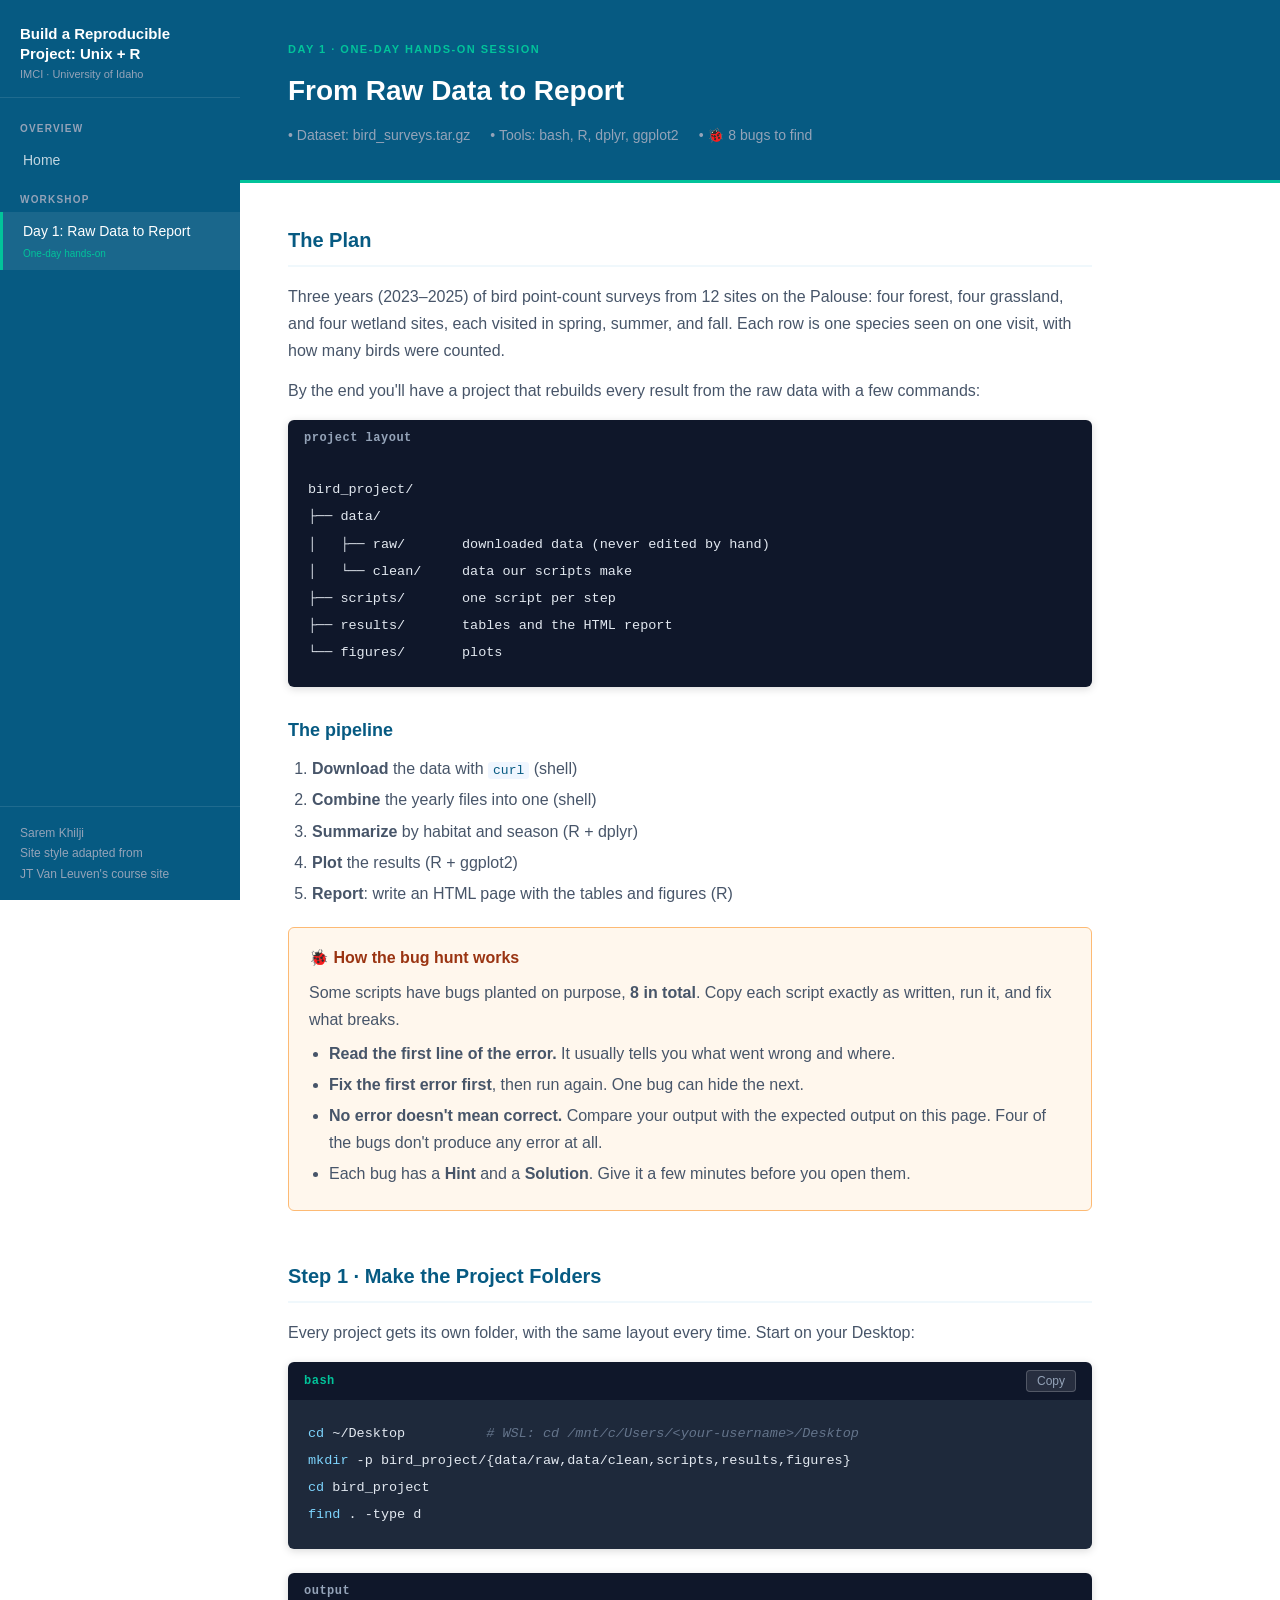
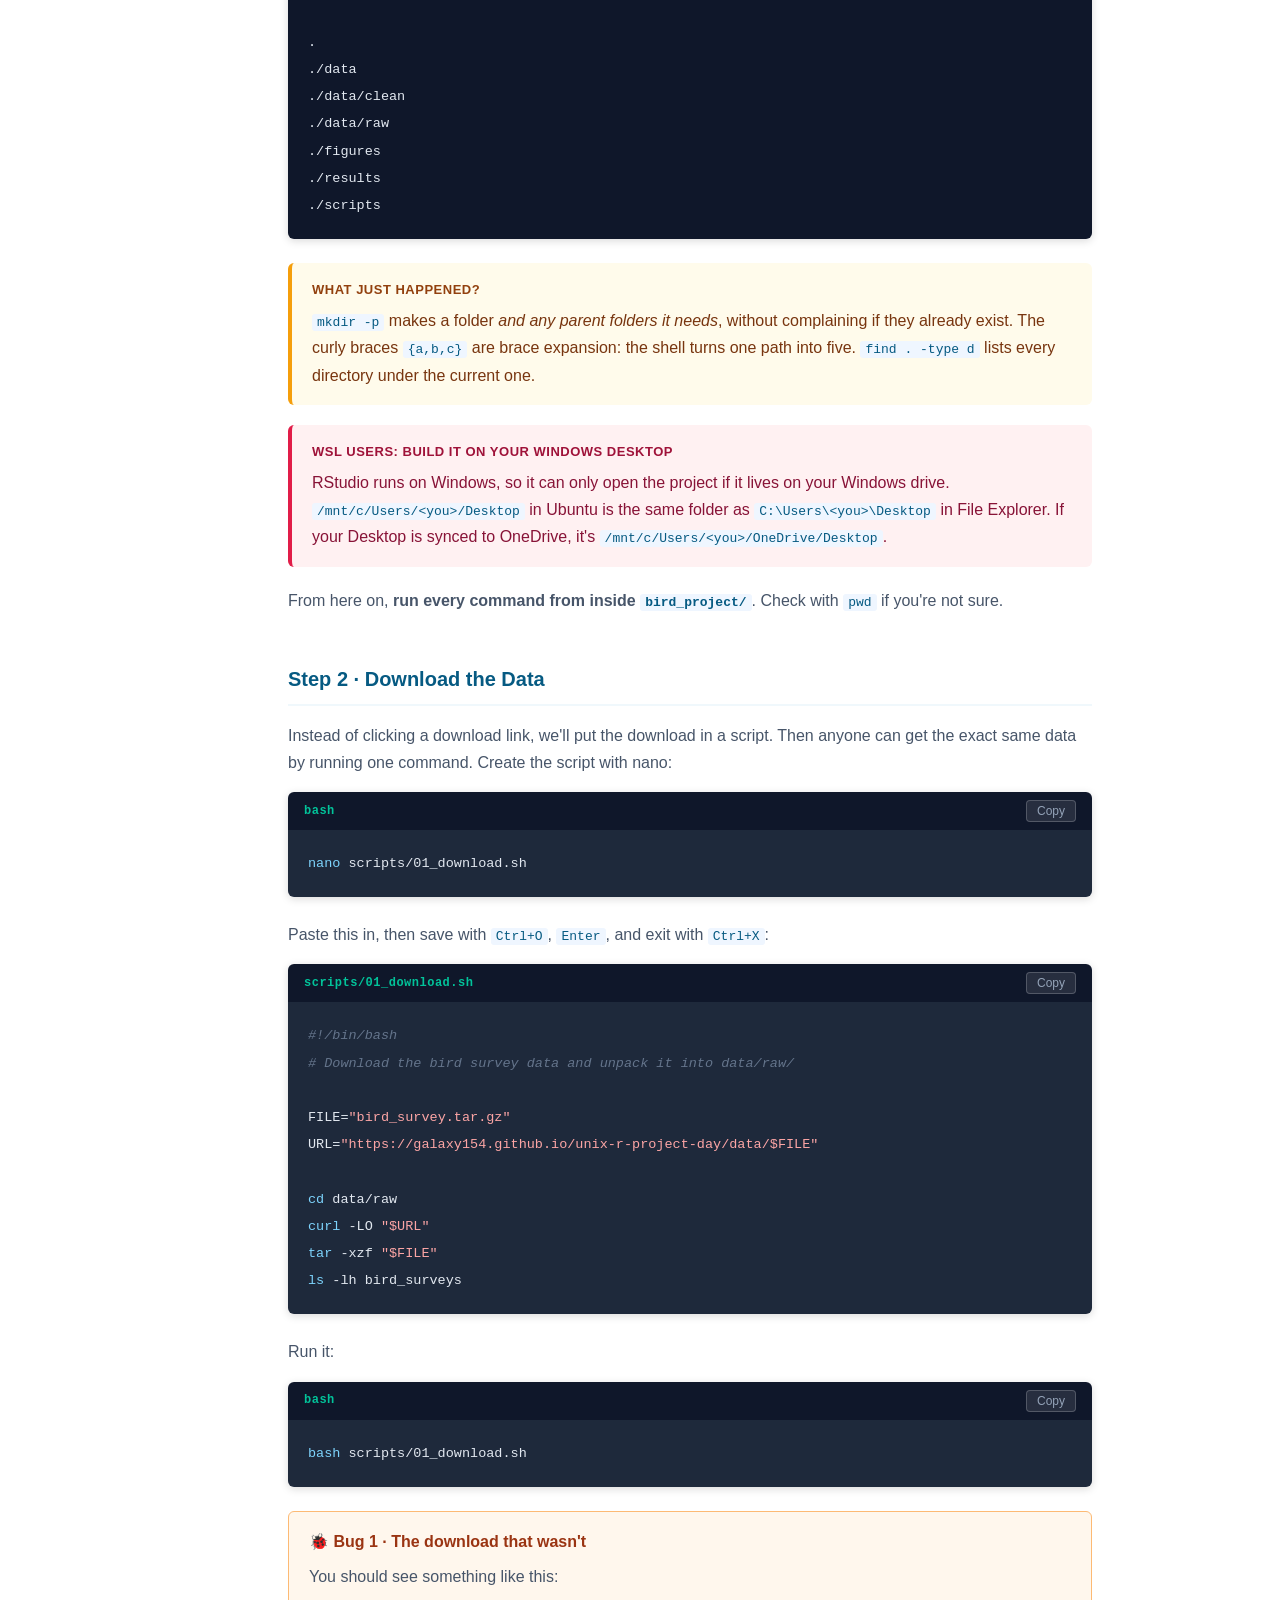
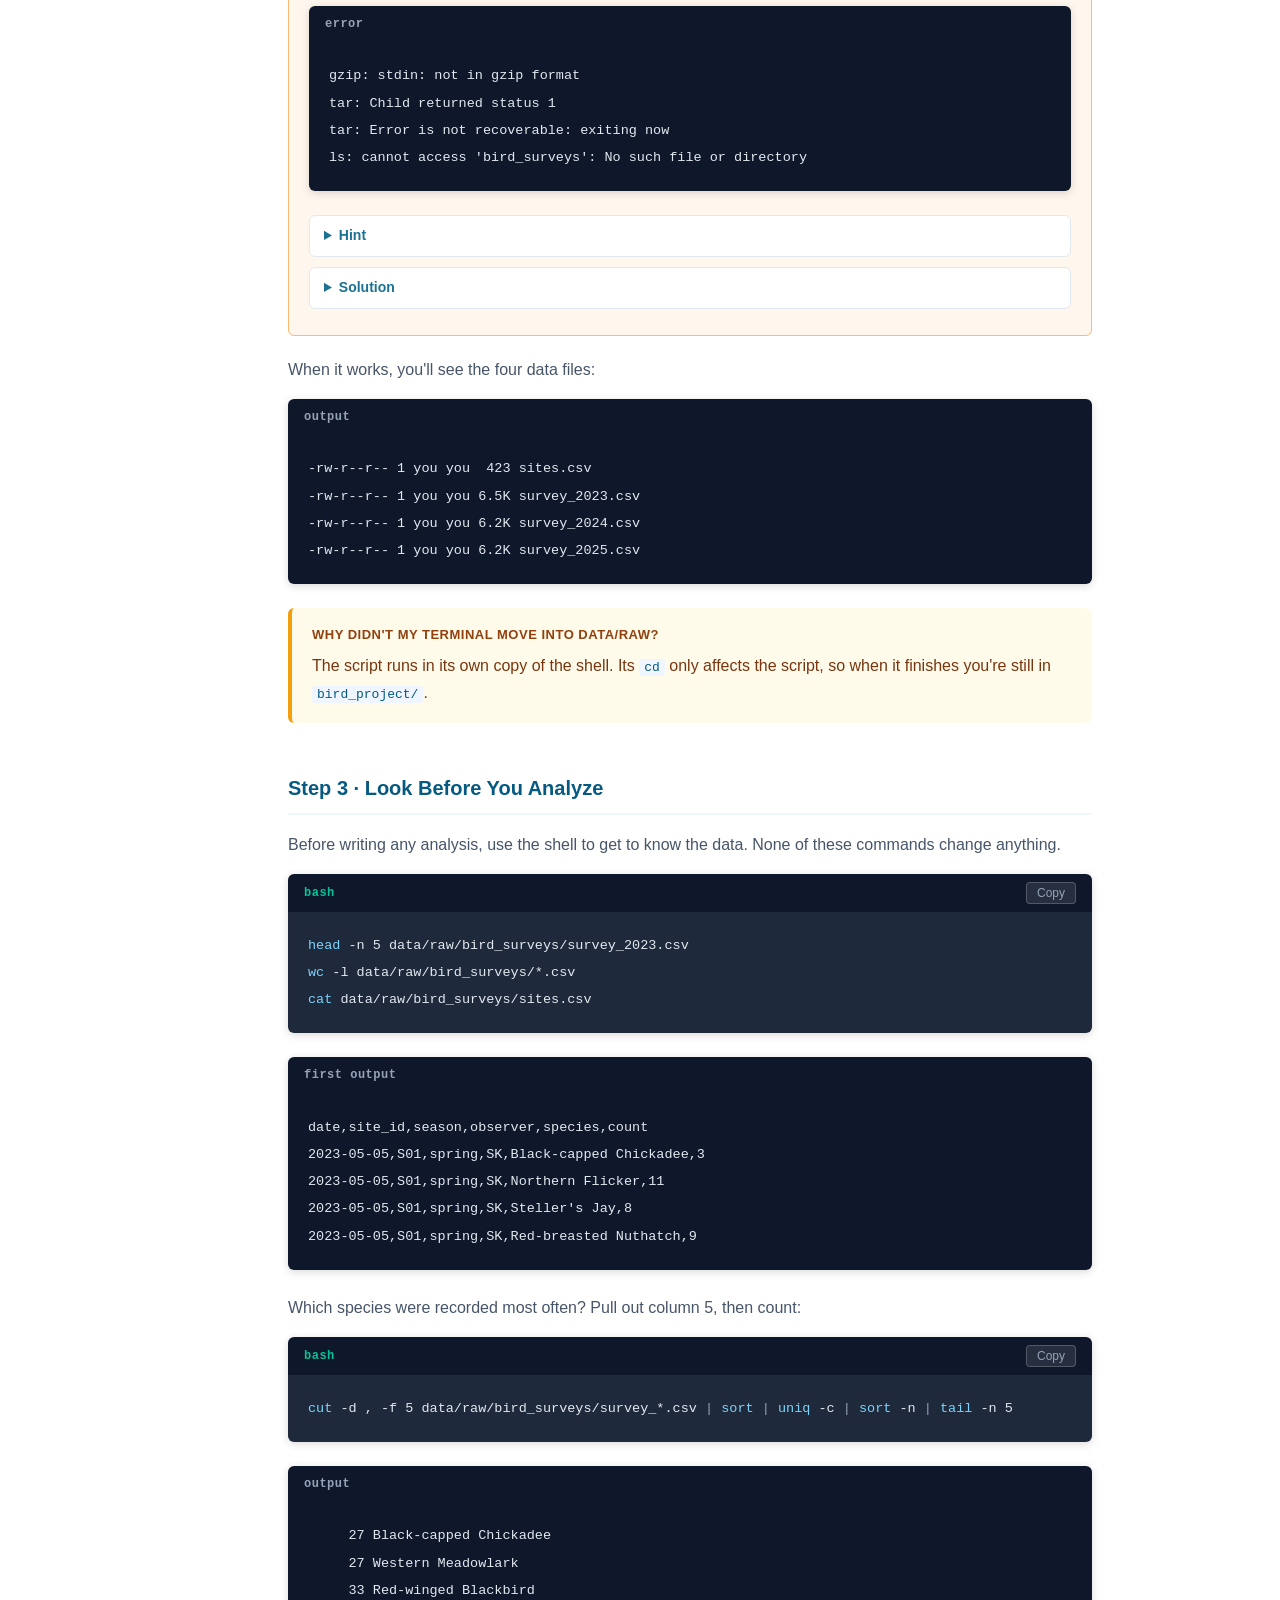
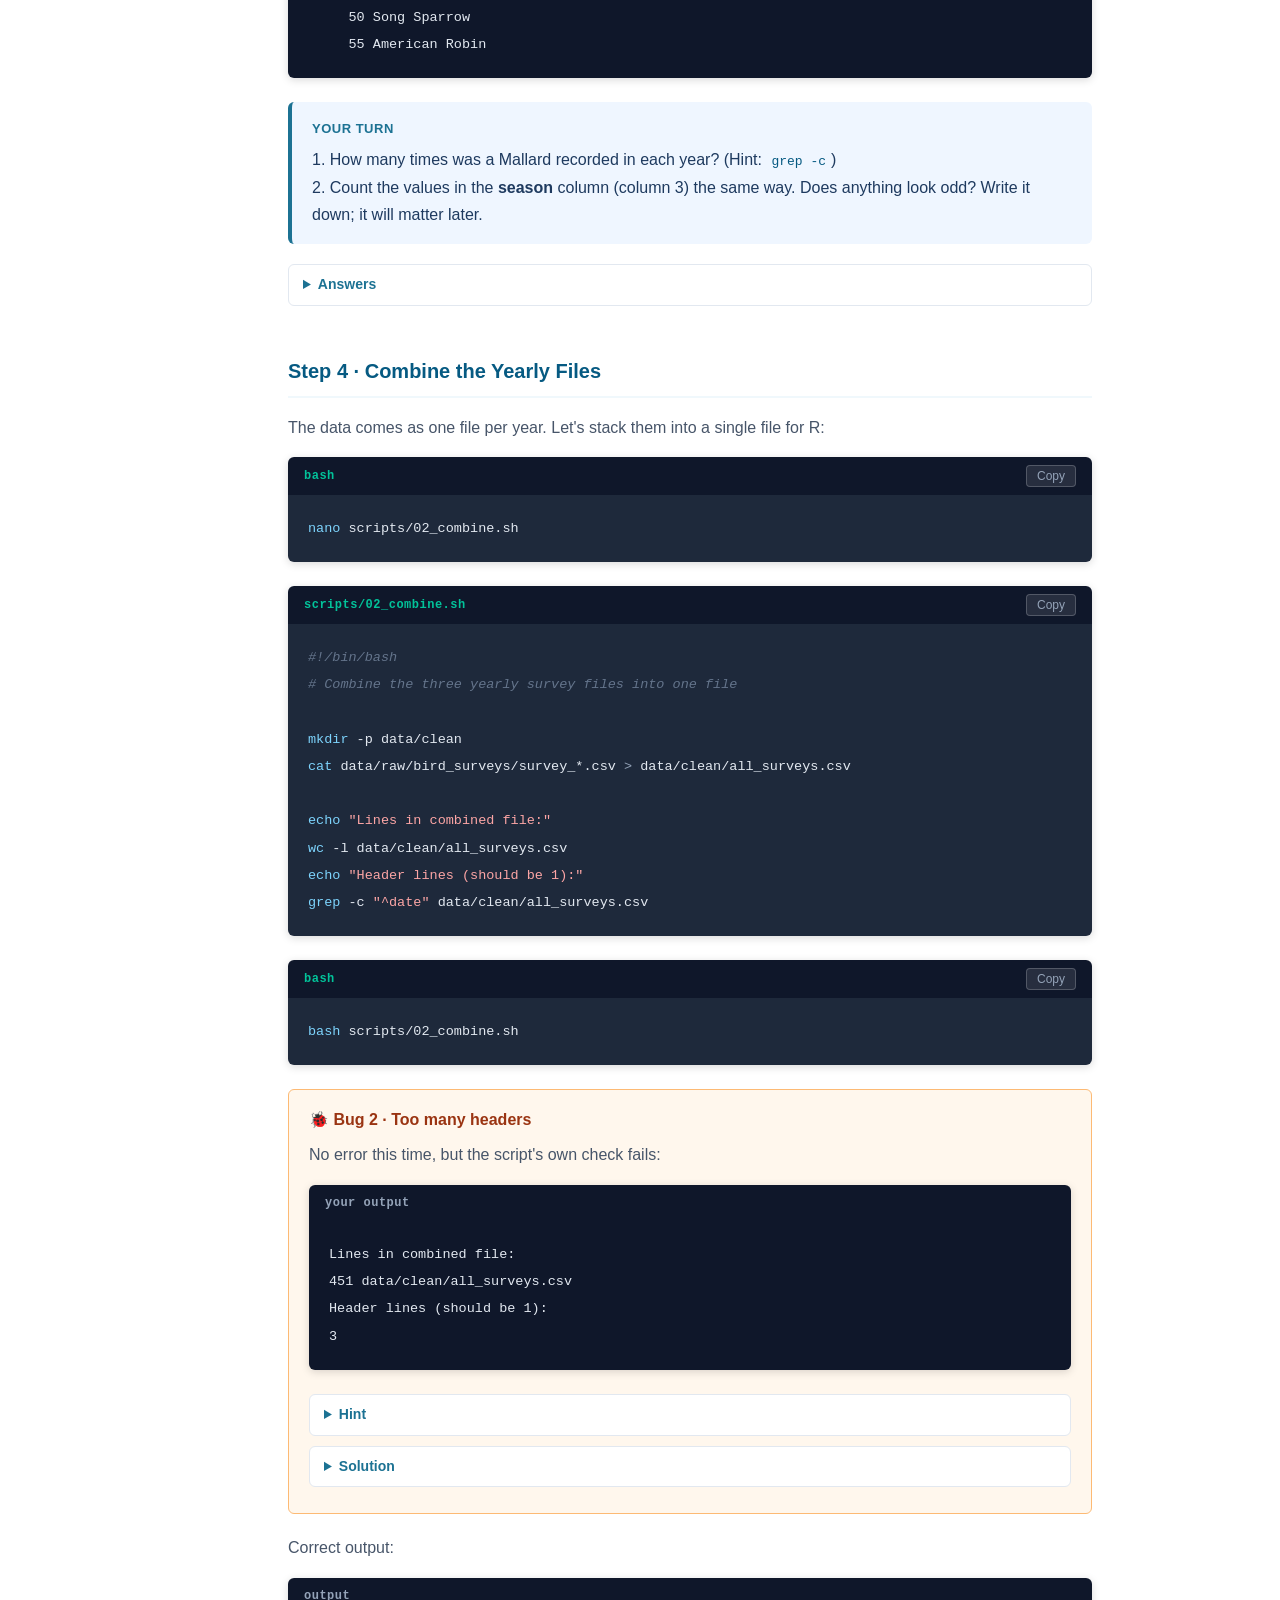
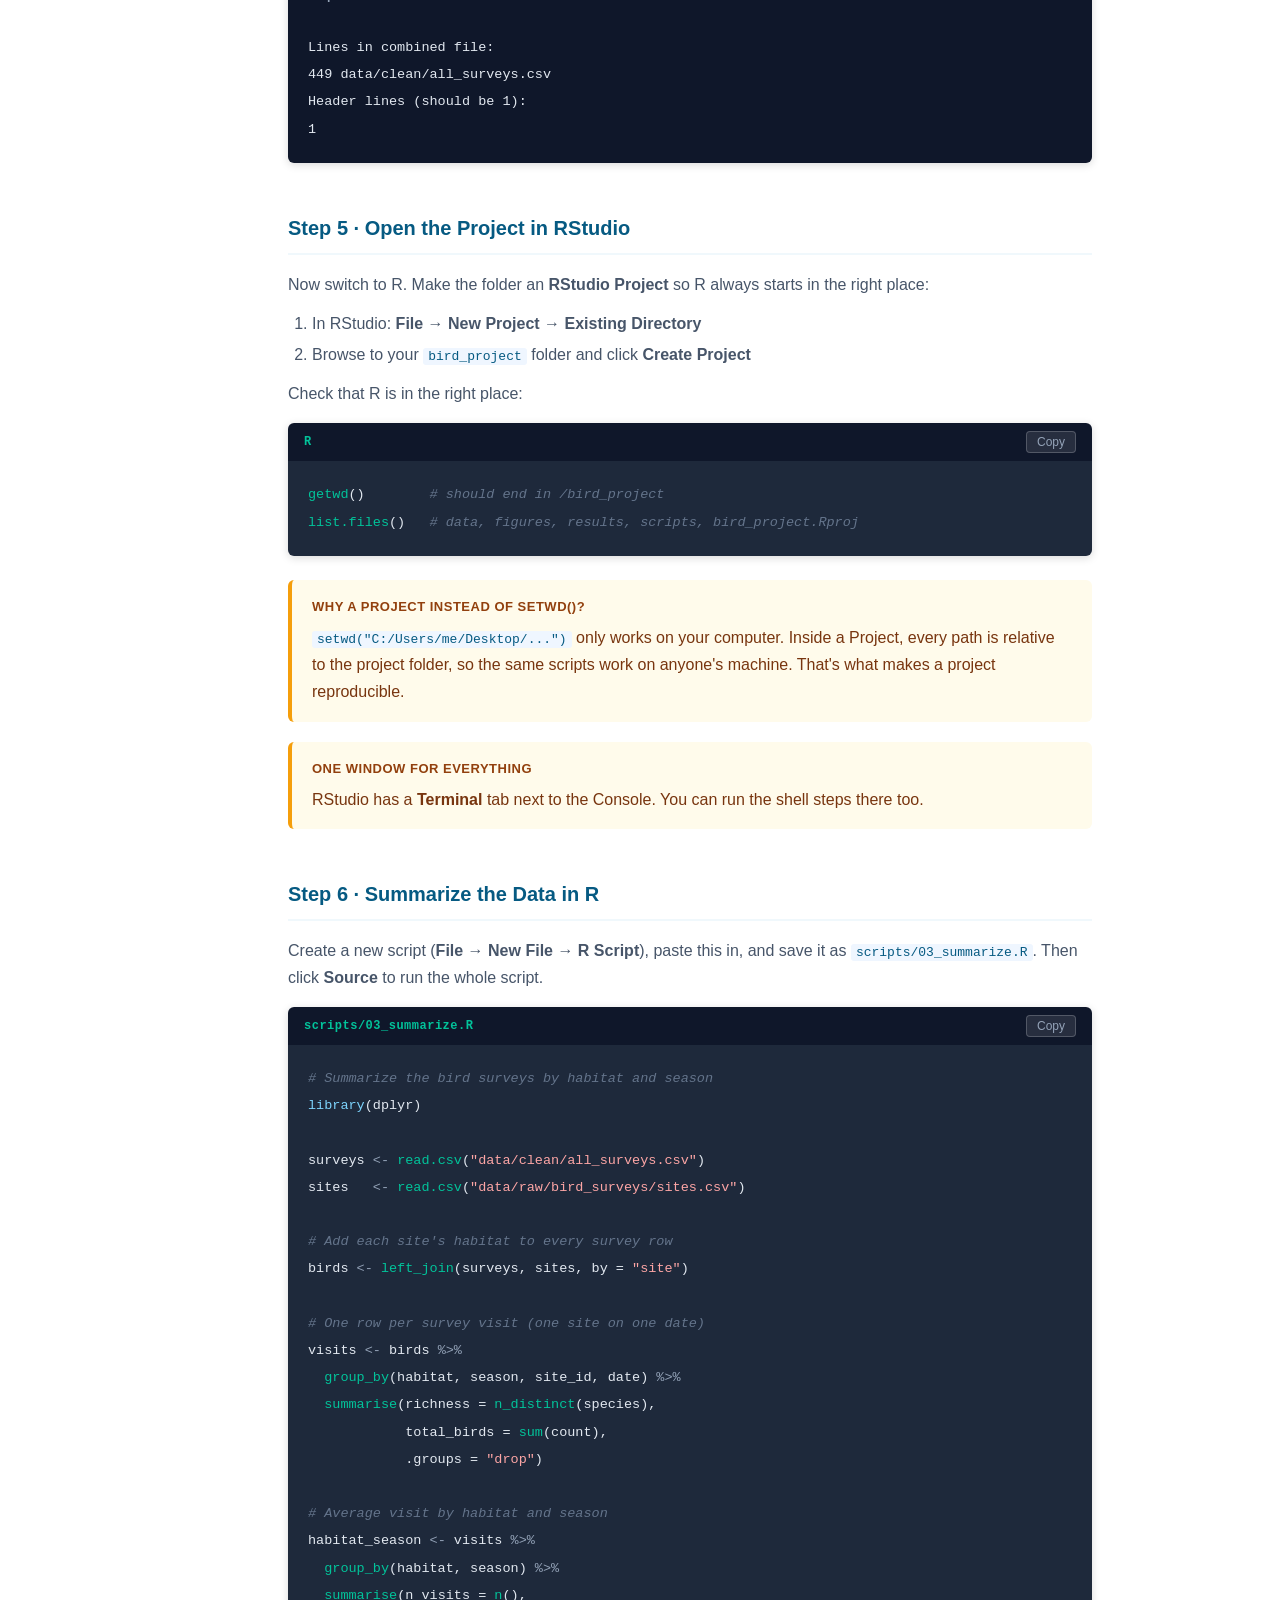
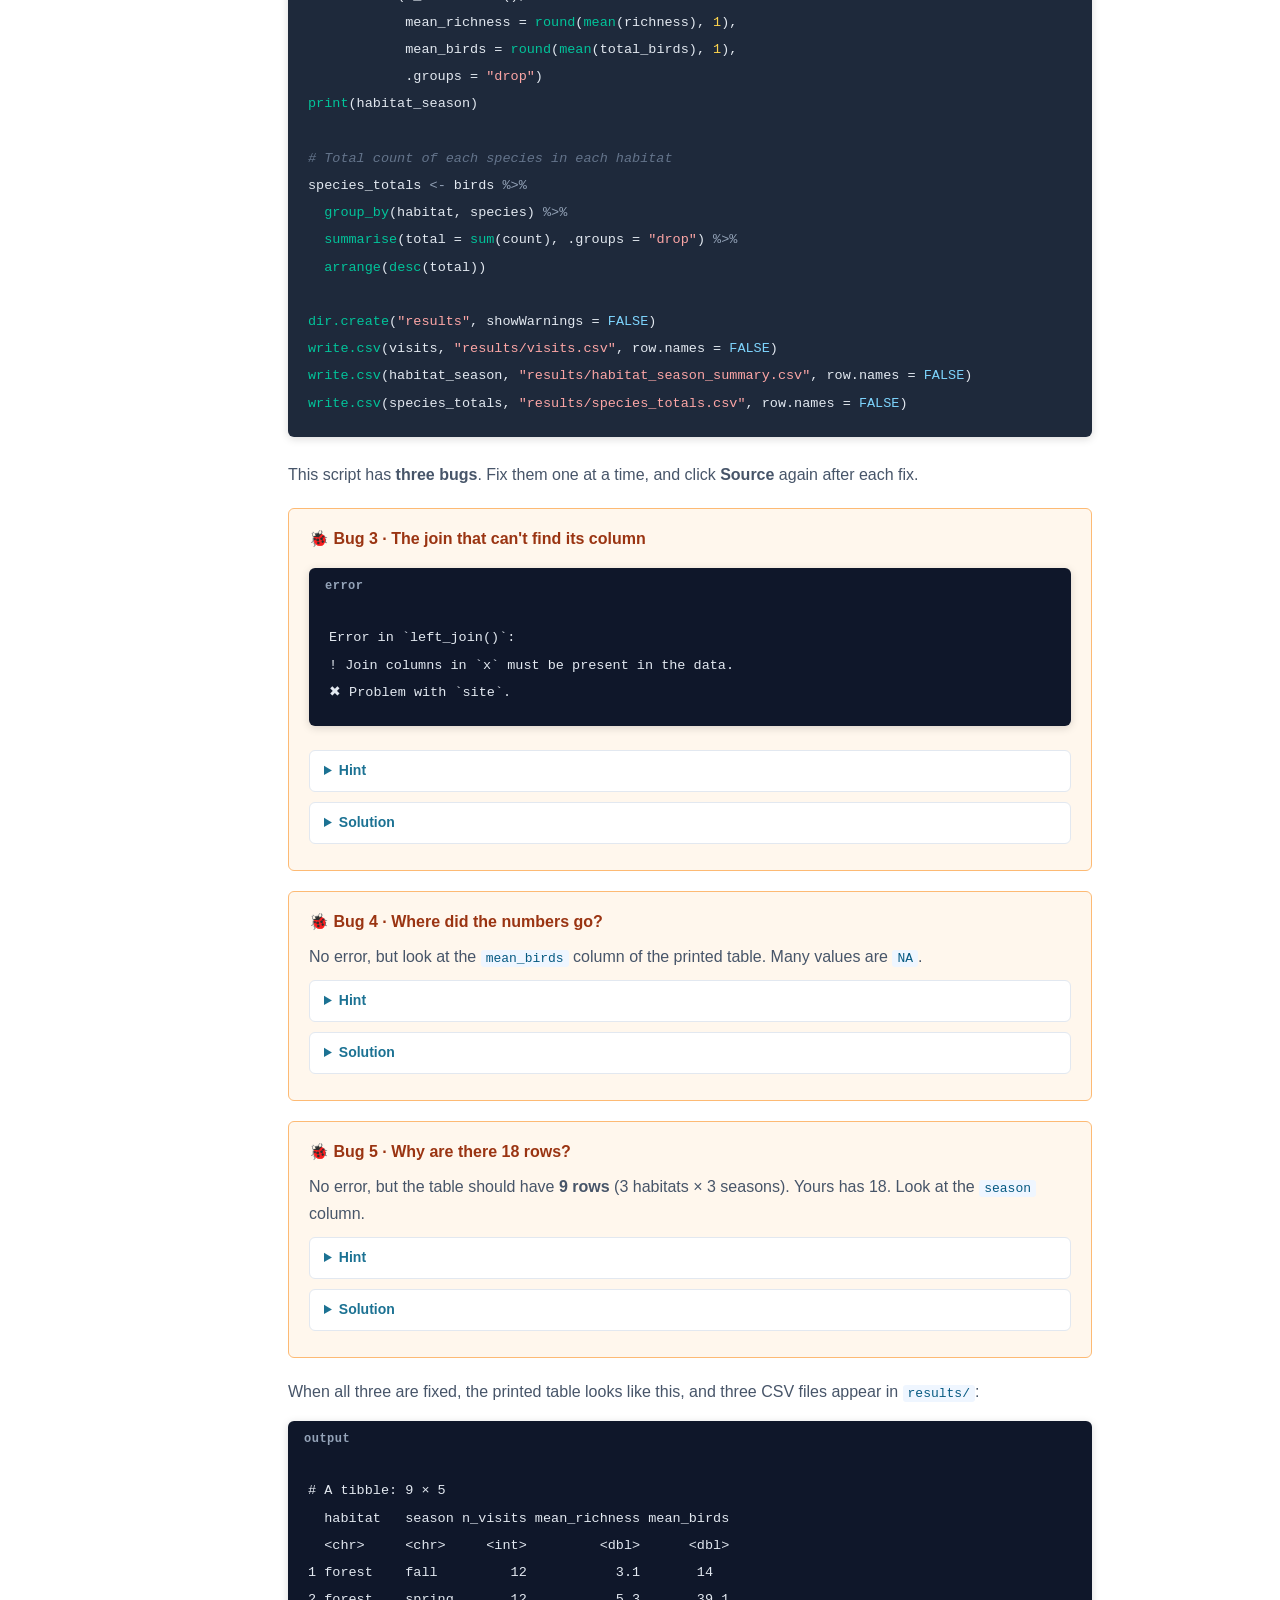
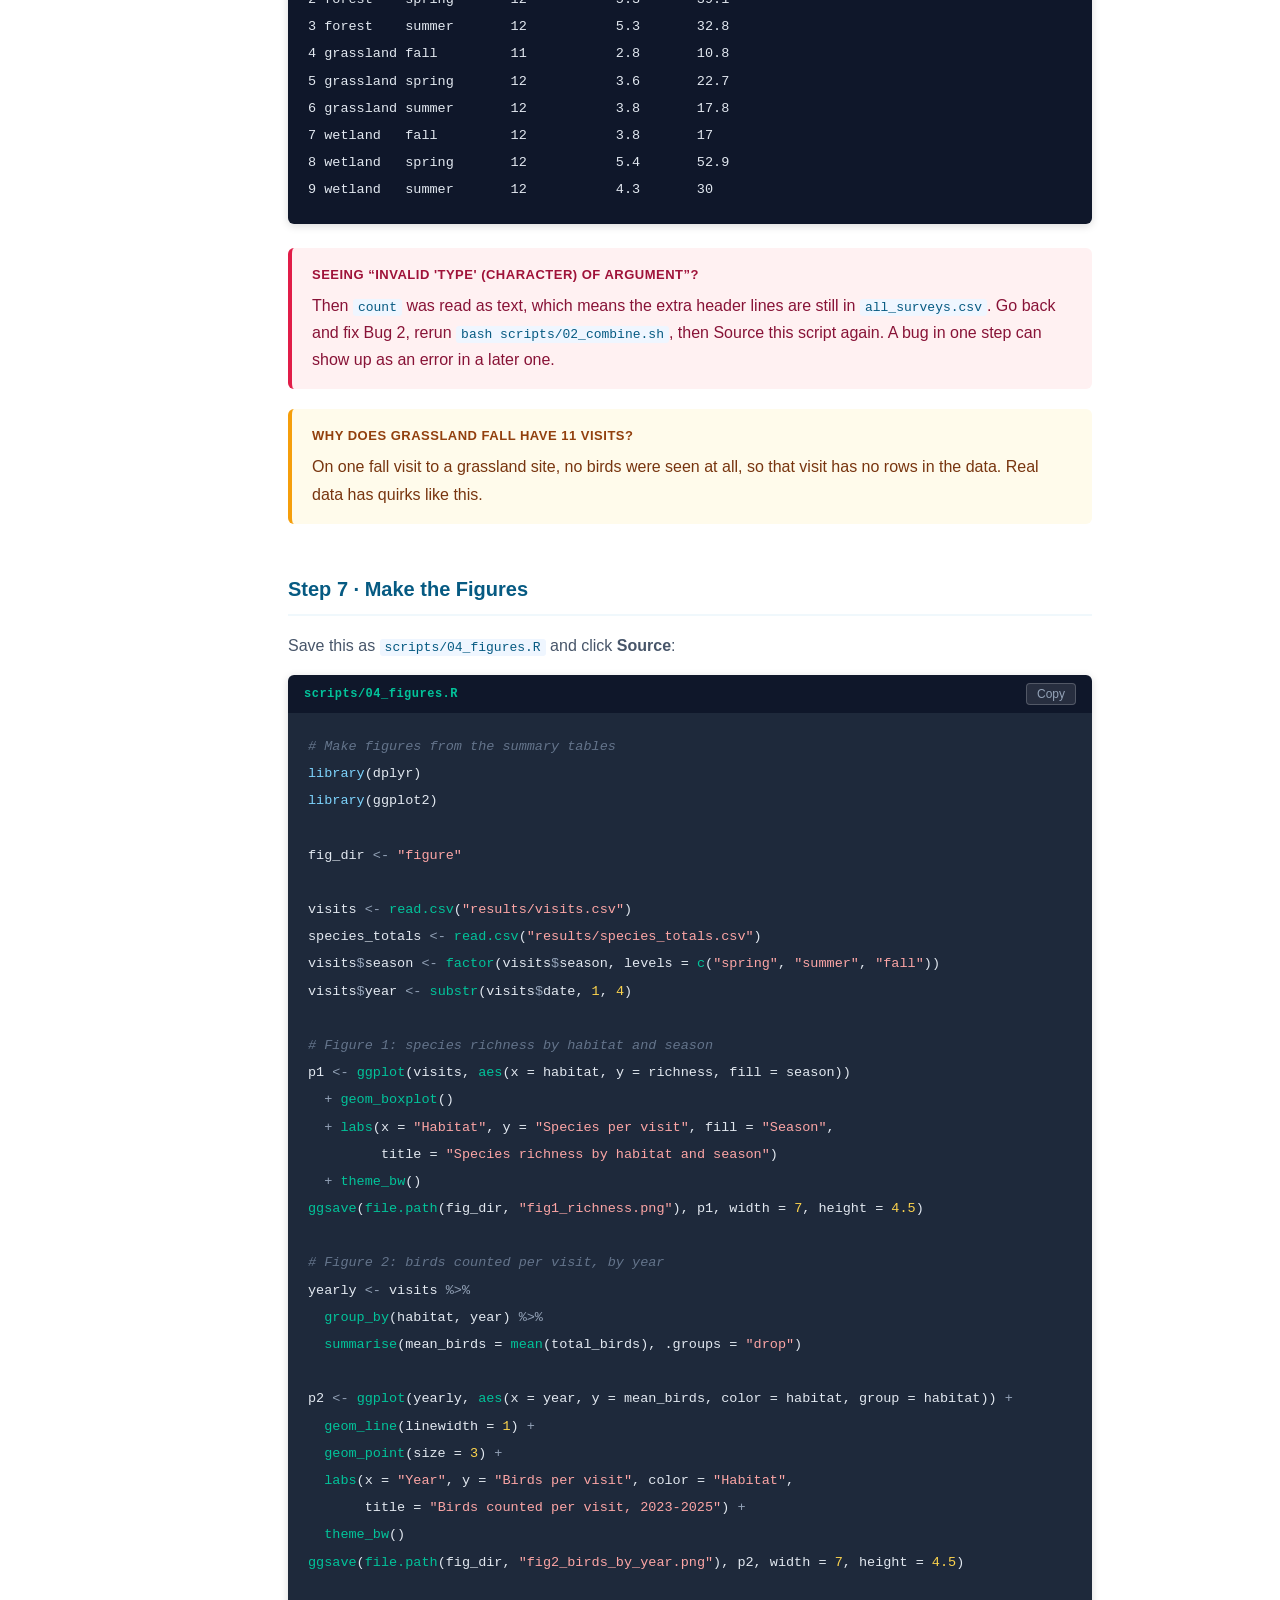
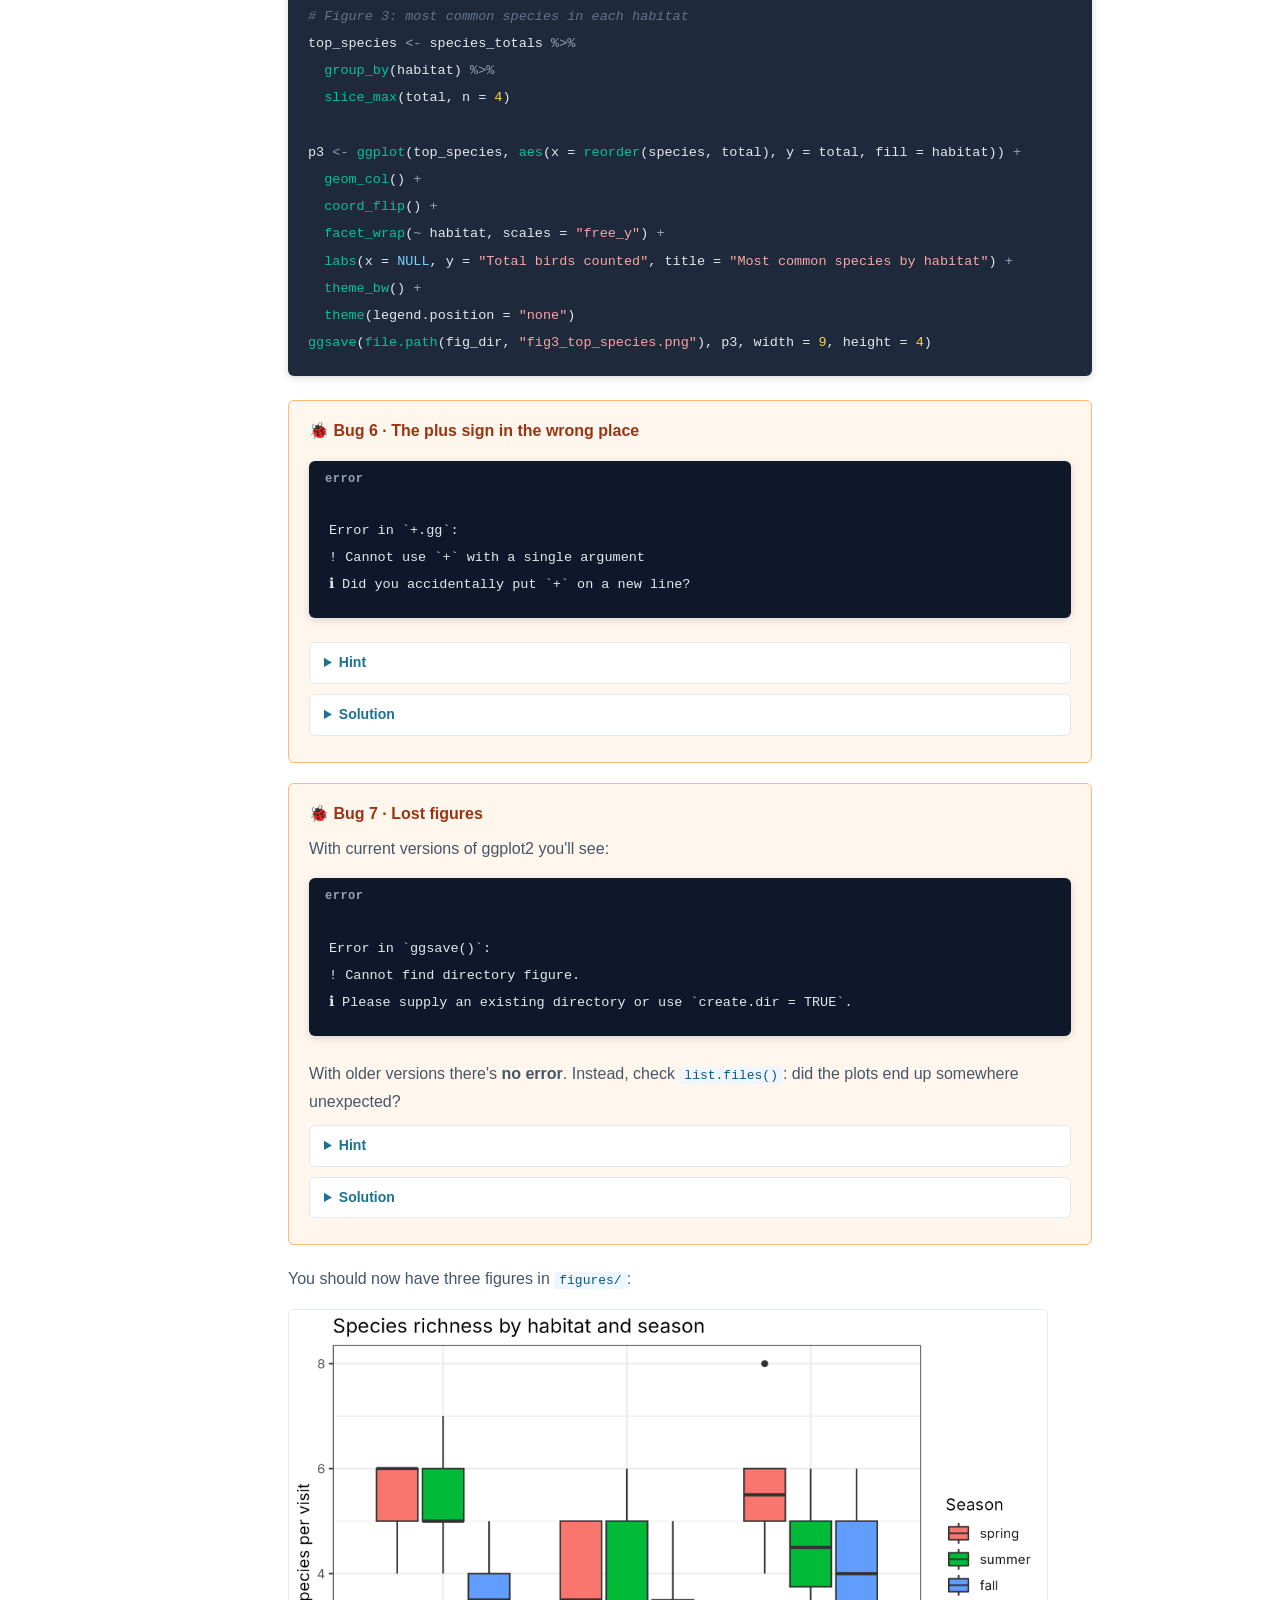
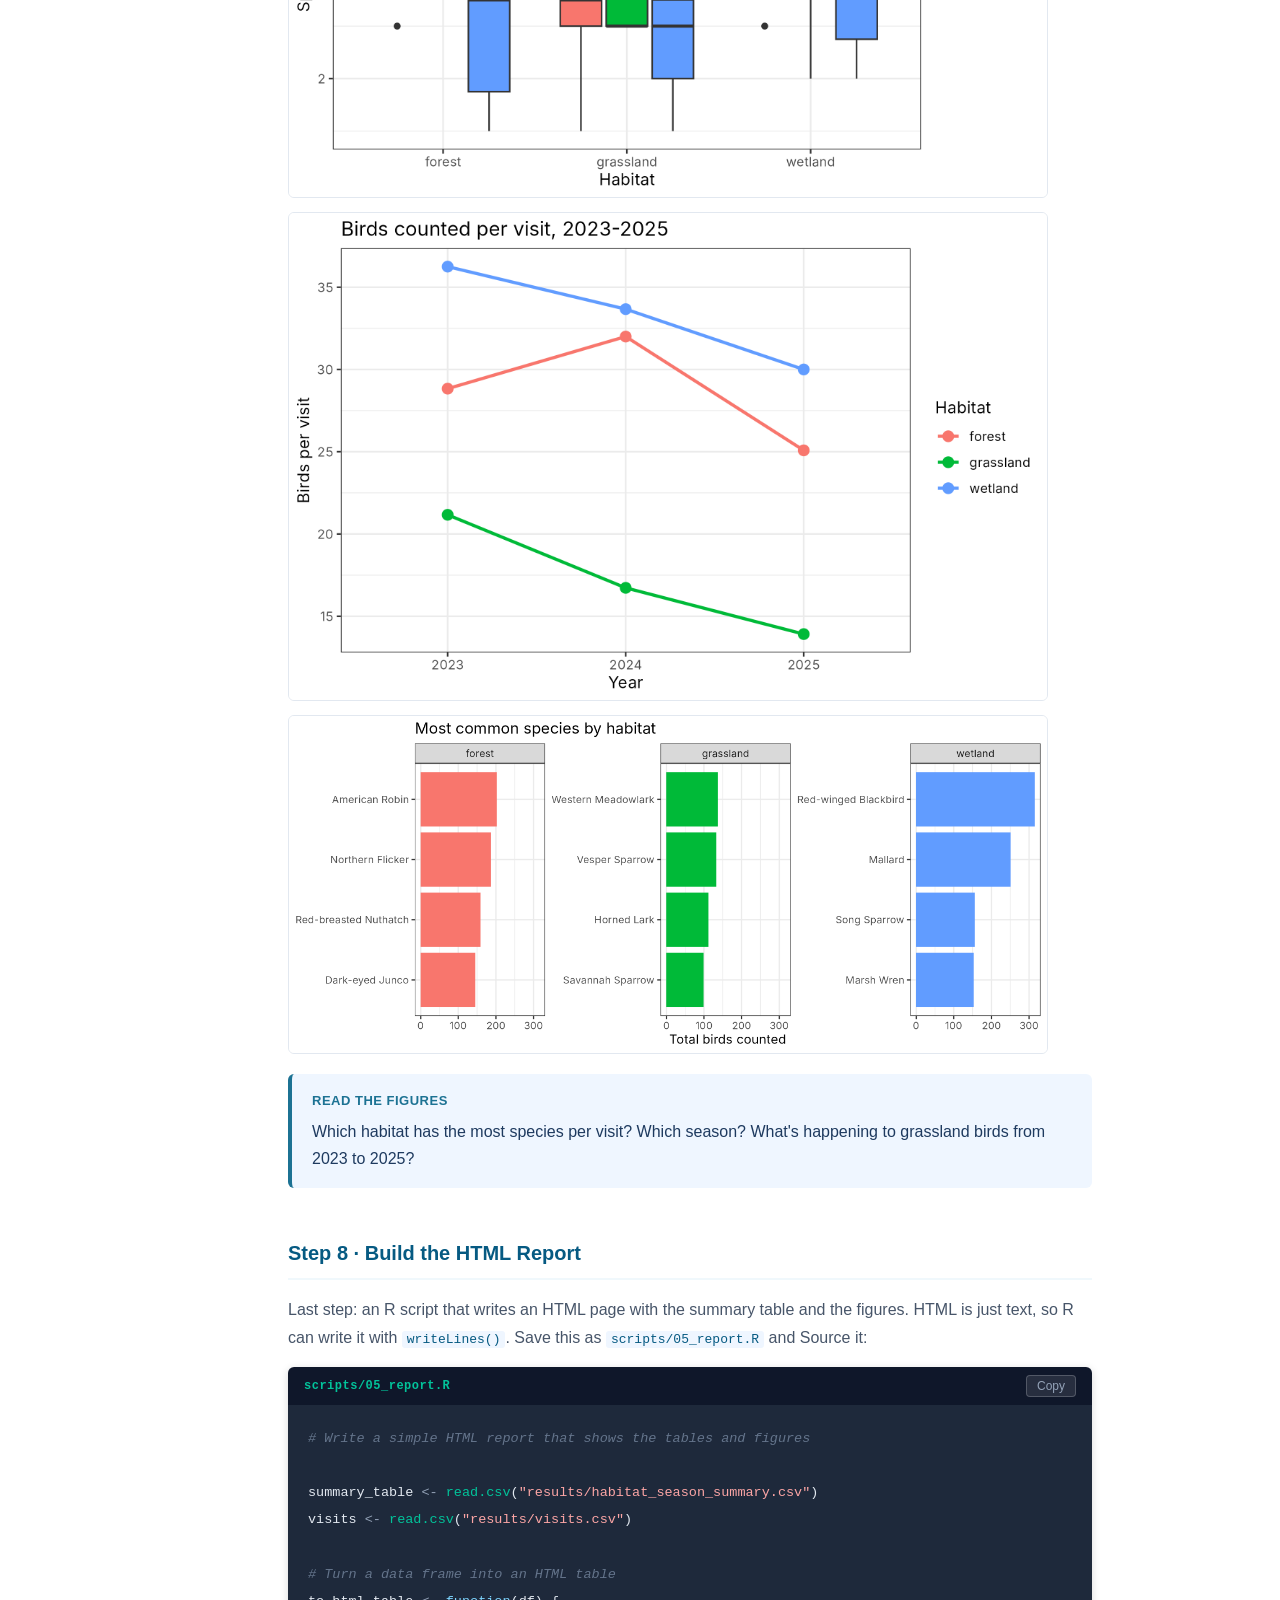
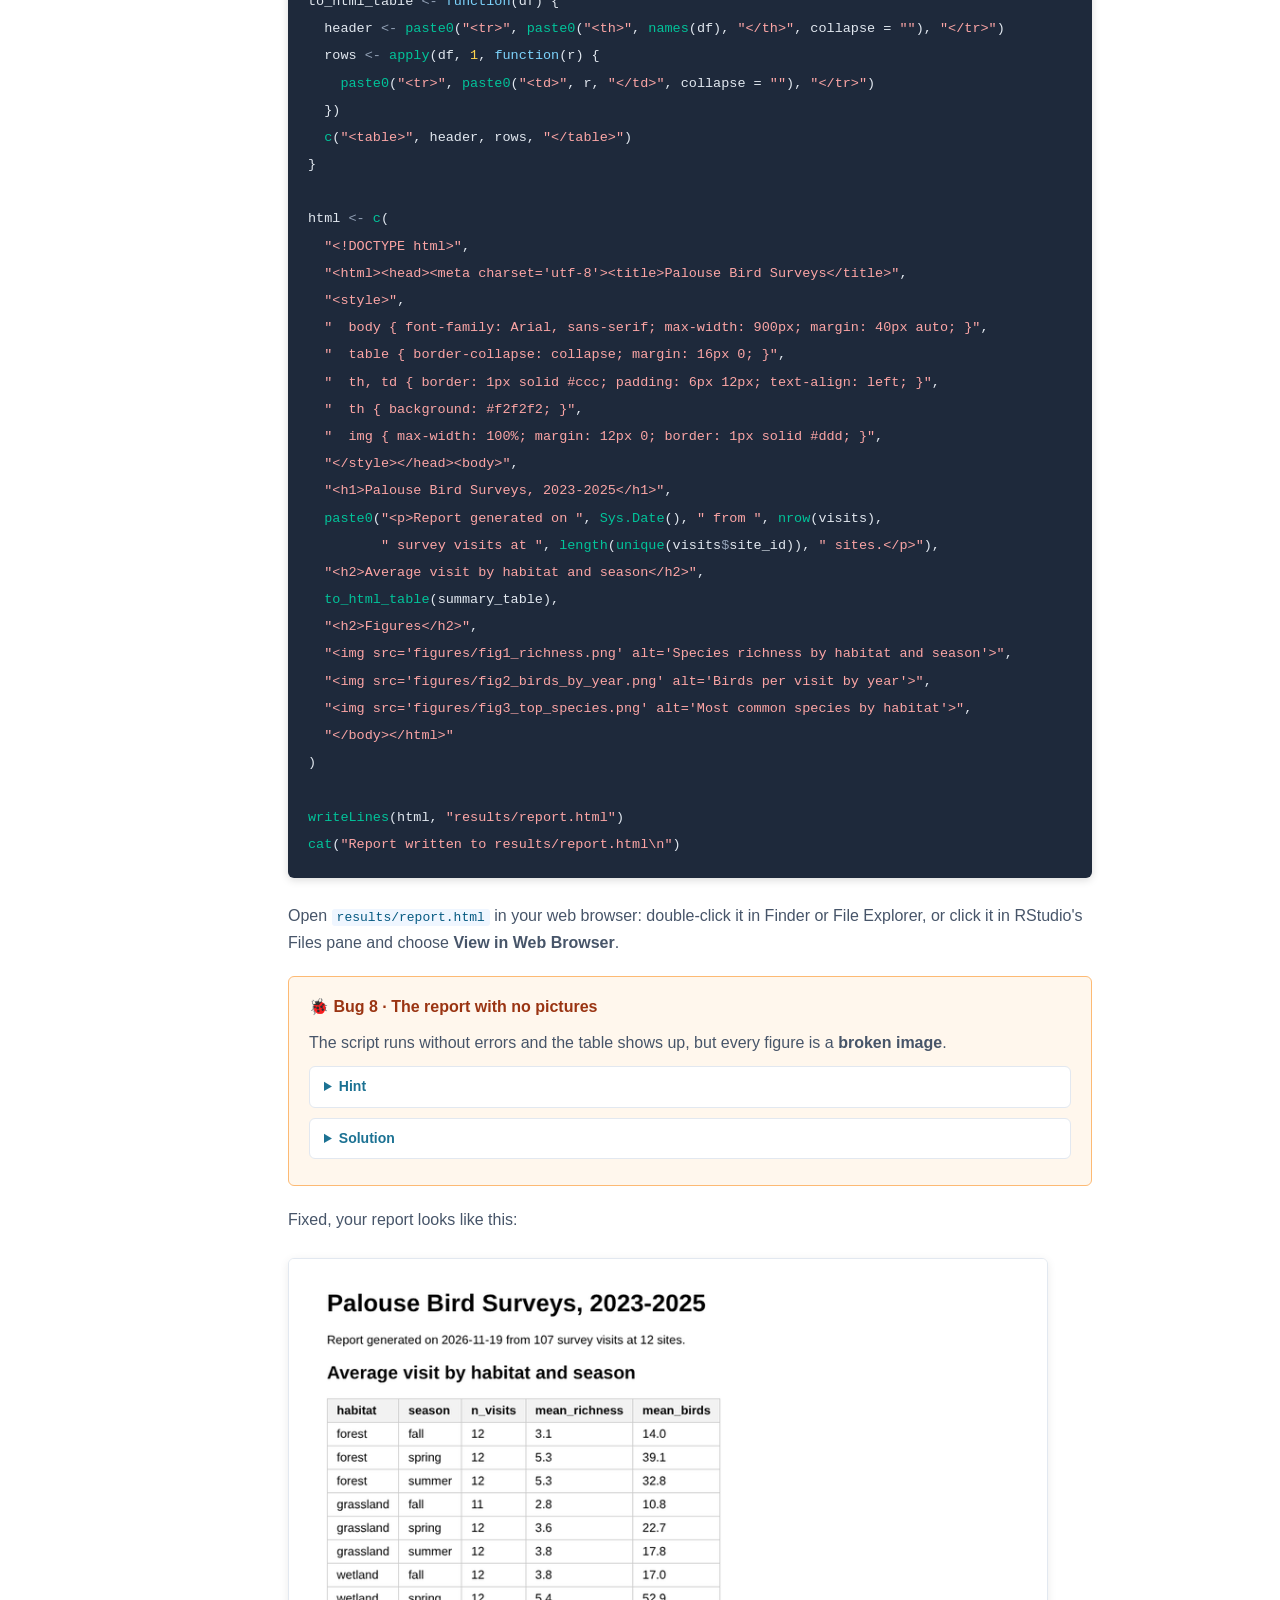
==== day1.html @ d200c98a "One-day Unix + R project walkthrough site with bird survey dataset Co-Authored-By: Claude Opus 5.5 <" ====
<!DOCTYPE html>
<html lang="en">
<head>
<meta charset="UTF-8">
<meta name="viewport" content="width=device-width, initial-scale=1.0">
<title>Day 1: From Raw Data to Report</title>
<link rel="stylesheet" href="style.css">
</head>
<body>

<button class="menu-toggle" aria-label="Toggle menu">☰</button>

<aside class="sidebar">
  <div class="sidebar-logo">
    <a href="index.html">Build a Reproducible Project: Unix + R</a>
    <a href="https://imci.uidaho.edu/data-carpentries-training" target="_blank"><span>IMCI · University of Idaho</span></a>
  </div>
  <nav>
    <div class="nav-section">Overview</div>
    <a href="index.html">Home</a>
    <div class="nav-section">Workshop</div>
    <a href="day1.html">Day 1: Raw Data to Report<span class="day-label">One-day hands-on</span></a>
    
  </nav>
  <div class="sidebar-footer">Sarem Khilji<br>Site style adapted from<br>JT Van Leuven's course site</div>
</aside>

<div class="main">
  <header class="page-header">
    <div class="day-tag">Day 1 · One-day hands-on session</div>
    <h1>From Raw Data to Report</h1>
    <div class="meta">
      <span>Dataset: bird_surveys.tar.gz</span>
      <span>Tools: bash, R, dplyr, ggplot2</span>
      <span>🐞 8 bugs to find</span>
    </div>
  </header>

  <div class="content">
<div class="section" id="plan"><div class="section-title">The Plan</div>
      <p>Three years (2023–2025) of bird point-count surveys from 12 sites on the Palouse: four forest, four grassland, and four wetland sites, each visited in spring, summer, and fall. Each row is one species seen on one visit, with how many birds were counted.</p>
      <p>By the end you'll have a project that rebuilds every result from the raw data with a few commands:</p>
      <div class="code-block output"><div class="code-header"><span class="code-lang">project layout</span></div><pre><code>bird_project/
├── data/
│   ├── raw/       downloaded data (never edited by hand)
│   └── clean/     data our scripts make
├── scripts/       one script per step
├── results/       tables and the HTML report
└── figures/       plots</code></pre></div>
      <h2>The pipeline</h2>
      <ol>
        <li><strong>Download</strong> the data with <code>curl</code> (shell)</li>
        <li><strong>Combine</strong> the yearly files into one (shell)</li>
        <li><strong>Summarize</strong> by habitat and season (R + dplyr)</li>
        <li><strong>Plot</strong> the results (R + ggplot2)</li>
        <li><strong>Report</strong>: write an HTML page with the tables and figures (R)</li>
      </ol>
      <div class="bug" style="margin-top:20px">
        <div class="bug-title">🐞 How the bug hunt works</div>
        <p>Some scripts have bugs planted on purpose, <strong>8 in total</strong>. Copy each script exactly as written, run it, and fix what breaks.</p>
        <ul>
          <li><strong>Read the first line of the error.</strong> It usually tells you what went wrong and where.</li>
          <li><strong>Fix the first error first</strong>, then run again. One bug can hide the next.</li>
          <li><strong>No error doesn't mean correct.</strong> Compare your output with the expected output on this page. Four of the bugs don't produce any error at all.</li>
          <li>Each bug has a <strong>Hint</strong> and a <strong>Solution</strong>. Give it a few minutes before you open them.</li>
        </ul>
      </div></div>
<div class="section"><div class="section-title">Step 1 · Make the Project Folders</div>
      <p>Every project gets its own folder, with the same layout every time. Start on your Desktop:</p>
      <div class="code-block"><div class="code-header"><span class="code-lang">bash</span><button class="copy-btn" onclick="copyCode(this)">Copy</button></div><pre><code><span class="kw">cd</span> ~/Desktop          <span class="cm"># WSL: cd /mnt/c/Users/&lt;your-username&gt;/Desktop</span>
<span class="kw">mkdir</span> -p bird_project/{data/raw,data/clean,scripts,results,figures}
<span class="kw">cd</span> bird_project
<span class="kw">find</span> . -type d</code></pre></div>
      <div class="code-block output"><div class="code-header"><span class="code-lang">output</span></div><pre><code>.
./data
./data/clean
./data/raw
./figures
./results
./scripts</code></pre></div>
      <div class="callout tip"><div class="callout-title">What just happened?</div><p><code>mkdir -p</code> makes a folder <em>and any parent folders it needs</em>, without complaining if they already exist. The curly braces <code>{a,b,c}</code> are brace expansion: the shell turns one path into five. <code>find . -type d</code> lists every directory under the current one.</p></div>
      <div class="callout warn"><div class="callout-title">WSL users: build it on your Windows Desktop</div><p>RStudio runs on Windows, so it can only open the project if it lives on your Windows drive. <code>/mnt/c/Users/&lt;you&gt;/Desktop</code> in Ubuntu is the same folder as <code>C:\Users\&lt;you&gt;\Desktop</code> in File Explorer. If your Desktop is synced to OneDrive, it's <code>/mnt/c/Users/&lt;you&gt;/OneDrive/Desktop</code>.</p></div>
      <p>From here on, <strong>run every command from inside <code>bird_project/</code></strong>. Check with <code>pwd</code> if you're not sure.</p></div>
<div class="section"><div class="section-title">Step 2 · Download the Data</div>
      <p>Instead of clicking a download link, we'll put the download in a script. Then anyone can get the exact same data by running one command. Create the script with nano:</p>
      <div class="code-block"><div class="code-header"><span class="code-lang">bash</span><button class="copy-btn" onclick="copyCode(this)">Copy</button></div><pre><code><span class="kw">nano</span> scripts/01_download.sh</code></pre></div>
      <p>Paste this in, then save with <code>Ctrl+O</code>, <code>Enter</code>, and exit with <code>Ctrl+X</code>:</p>
      <div class="code-block"><div class="code-header"><span class="code-lang">scripts/01_download.sh</span><button class="copy-btn" onclick="copyCode(this)">Copy</button></div><pre><code><span class="cm">#!/bin/bash</span>
<span class="cm"># Download the bird survey data and unpack it into data/raw/</span>

FILE=<span class="st">&quot;bird_survey.tar.gz&quot;</span>
URL=<span class="st">&quot;https://galaxy154.github.io/unix-r-project-day/data/$FILE&quot;</span>

<span class="kw">cd</span> data/raw
<span class="kw">curl</span> -LO <span class="st">&quot;$URL&quot;</span>
<span class="kw">tar</span> -xzf <span class="st">&quot;$FILE&quot;</span>
<span class="kw">ls</span> -lh bird_surveys</code></pre></div>
      <p>Run it:</p>
      <div class="code-block"><div class="code-header"><span class="code-lang">bash</span><button class="copy-btn" onclick="copyCode(this)">Copy</button></div><pre><code><span class="kw">bash</span> scripts/01_download.sh</code></pre></div>
      <div class="bug"><div class="bug-title">🐞 Bug 1 · The download that wasn't</div><p>You should see something like this:</p><div class="code-block output"><div class="code-header"><span class="code-lang">error</span></div><pre><code>gzip: stdin: not in gzip format
tar: Child returned status 1
tar: Error is not recoverable: exiting now
ls: cannot access &#x27;bird_surveys&#x27;: No such file or directory</code></pre></div><details><summary>Hint</summary><div class="details-body"><p><code>curl</code> did download <em>something</em>. Look at what it is:</p><div class="code-block"><div class="code-header"><span class="code-lang">bash</span><button class="copy-btn" onclick="copyCode(this)">Copy</button></div><pre><code><span class="kw">head</span> data/raw/bird_survey.tar.gz</code></pre></div><p>Is that a compressed file? Now compare the file name in the script with the link on the home page.</p></div></details><details><summary>Solution</summary><div class="details-body"><p>The file is called <code>bird_survey<strong>s</strong>.tar.gz</code>. The script asked for a file that doesn't exist, so the server sent back a "404 Not Found" web page, and <code>curl</code> saved that web page under the <code>.tar.gz</code> name anyway. <code>tar</code> then tried to unpack a web page.</p><div class="code-block"><div class="code-header"><span class="code-lang">fix in scripts/01_download.sh</span><button class="copy-btn" onclick="copyCode(this)">Copy</button></div><pre><code>FILE=<span class="st">&quot;bird_surveys.tar.gz&quot;</span></code></pre></div><p>Delete the fake file and run it again:</p><div class="code-block"><div class="code-header"><span class="code-lang">bash</span><button class="copy-btn" onclick="copyCode(this)">Copy</button></div><pre><code><span class="kw">rm</span> data/raw/bird_survey.tar.gz
<span class="kw">bash</span> scripts/01_download.sh</code></pre></div><p><strong>Lesson:</strong> a download can "succeed" and still give you garbage. <code>curl -fLO</code> (add <code>-f</code>) makes curl stop with an error on a bad link instead of saving the error page.</p></div></details></div>
      <p>When it works, you'll see the four data files:</p>
      <div class="code-block output"><div class="code-header"><span class="code-lang">output</span></div><pre><code>-rw-r--r-- 1 you you  423 sites.csv
-rw-r--r-- 1 you you 6.5K survey_2023.csv
-rw-r--r-- 1 you you 6.2K survey_2024.csv
-rw-r--r-- 1 you you 6.2K survey_2025.csv</code></pre></div>
      <div class="callout tip"><div class="callout-title">Why didn't my terminal move into data/raw?</div><p>The script runs in its own copy of the shell. Its <code>cd</code> only affects the script, so when it finishes you're still in <code>bird_project/</code>.</p></div></div>
<div class="section"><div class="section-title">Step 3 · Look Before You Analyze</div>
      <p>Before writing any analysis, use the shell to get to know the data. None of these commands change anything.</p>
      <div class="code-block"><div class="code-header"><span class="code-lang">bash</span><button class="copy-btn" onclick="copyCode(this)">Copy</button></div><pre><code><span class="kw">head</span> -n 5 data/raw/bird_surveys/survey_2023.csv
<span class="kw">wc</span> -l data/raw/bird_surveys/*.csv
<span class="kw">cat</span> data/raw/bird_surveys/sites.csv</code></pre></div>
      <div class="code-block output"><div class="code-header"><span class="code-lang">first output</span></div><pre><code>date,site_id,season,observer,species,count
2023-05-05,S01,spring,SK,Black-capped Chickadee,3
2023-05-05,S01,spring,SK,Northern Flicker,11
2023-05-05,S01,spring,SK,Steller&#x27;s Jay,8
2023-05-05,S01,spring,SK,Red-breasted Nuthatch,9</code></pre></div>
      <p>Which species were recorded most often? Pull out column 5, then count:</p>
      <div class="code-block"><div class="code-header"><span class="code-lang">bash</span><button class="copy-btn" onclick="copyCode(this)">Copy</button></div><pre><code><span class="kw">cut</span> -d , -f 5 data/raw/bird_surveys/survey_*.csv <span class="op">|</span> <span class="kw">sort</span> <span class="op">|</span> <span class="kw">uniq</span> -c <span class="op">|</span> <span class="kw">sort</span> -n <span class="op">|</span> <span class="kw">tail</span> -n 5</code></pre></div>
      <div class="code-block output"><div class="code-header"><span class="code-lang">output</span></div><pre><code>     27 Black-capped Chickadee
     27 Western Meadowlark
     33 Red-winged Blackbird
     50 Song Sparrow
     55 American Robin</code></pre></div>
      <div class="callout demo"><div class="callout-title">Your turn</div>
        <p>1. How many times was a Mallard recorded in each year? (Hint: <code>grep -c</code>)</p>
        <p>2. Count the values in the <strong>season</strong> column (column 3) the same way. Does anything look odd? Write it down; it will matter later.</p>
      </div>
      <details><summary>Answers</summary><div class="details-body">
        <div class="code-block"><div class="code-header"><span class="code-lang">bash</span><button class="copy-btn" onclick="copyCode(this)">Copy</button></div><pre><code><span class="kw">grep</span> -c <span class="st">&quot;Mallard&quot;</span> data/raw/bird_surveys/survey_*.csv</code></pre></div>
        <div class="code-block output"><div class="code-header"><span class="code-lang">output</span></div><pre><code>data/raw/bird_surveys/survey_2023.csv:7
data/raw/bird_surveys/survey_2024.csv:8
data/raw/bird_surveys/survey_2025.csv:7</code></pre></div>
        <div class="code-block"><div class="code-header"><span class="code-lang">bash</span><button class="copy-btn" onclick="copyCode(this)">Copy</button></div><pre><code><span class="kw">cut</span> -d , -f 3 data/raw/bird_surveys/survey_*.csv <span class="op">|</span> <span class="kw">sort</span> <span class="op">|</span> <span class="kw">uniq</span> -c</code></pre></div>
        <div class="code-block output"><div class="code-header"><span class="code-lang">output</span></div><pre><code>     40 Fall
     59 Spring
     48 Summer
     74 fall
      3 season
    113 spring
    114 summer</code></pre></div>
        <p>Some seasons are capitalized and some aren't. To a computer, <code>Spring</code> and <code>spring</code> are different values. (The three <code>season</code> lines are the header from each file.)</p>
      </div></details></div>
<div class="section"><div class="section-title">Step 4 · Combine the Yearly Files</div>
      <p>The data comes as one file per year. Let's stack them into a single file for R:</p>
      <div class="code-block"><div class="code-header"><span class="code-lang">bash</span><button class="copy-btn" onclick="copyCode(this)">Copy</button></div><pre><code><span class="kw">nano</span> scripts/02_combine.sh</code></pre></div>
      <div class="code-block"><div class="code-header"><span class="code-lang">scripts/02_combine.sh</span><button class="copy-btn" onclick="copyCode(this)">Copy</button></div><pre><code><span class="cm">#!/bin/bash</span>
<span class="cm"># Combine the three yearly survey files into one file</span>

<span class="kw">mkdir</span> -p data/clean
<span class="kw">cat</span> data/raw/bird_surveys/survey_*.csv <span class="op">&gt;</span> data/clean/all_surveys.csv

<span class="kw">echo</span> <span class="st">&quot;Lines in combined file:&quot;</span>
<span class="kw">wc</span> -l data/clean/all_surveys.csv
<span class="kw">echo</span> <span class="st">&quot;Header lines (should be 1):&quot;</span>
<span class="kw">grep</span> -c <span class="st">&quot;^date&quot;</span> data/clean/all_surveys.csv</code></pre></div>
      <div class="code-block"><div class="code-header"><span class="code-lang">bash</span><button class="copy-btn" onclick="copyCode(this)">Copy</button></div><pre><code><span class="kw">bash</span> scripts/02_combine.sh</code></pre></div>
      <div class="bug"><div class="bug-title">🐞 Bug 2 · Too many headers</div><p>No error this time, but the script's own check fails:</p><div class="code-block output"><div class="code-header"><span class="code-lang">your output</span></div><pre><code>Lines in combined file:
451 data/clean/all_surveys.csv
Header lines (should be 1):
3</code></pre></div><details><summary>Hint</summary><div class="details-body"><p>Each yearly file starts with its own header line. What does <code>cat</code> do with them? Look for yourself:</p><div class="code-block"><div class="code-header"><span class="code-lang">bash</span><button class="copy-btn" onclick="copyCode(this)">Copy</button></div><pre><code><span class="kw">grep</span> -n <span class="st">&quot;^date&quot;</span> data/clean/all_surveys.csv</code></pre></div></div></details><details><summary>Solution</summary><div class="details-body"><p><code>cat</code> just glues the files together, headers and all, so there's a header line in the middle of the data. R would read those as data rows and treat the <code>count</code> column as text. Keep the header from the first file only, then add the data rows from each file with <code>tail -n +2</code> ("start at line 2"):</p><div class="code-block"><div class="code-header"><span class="code-lang">replace the cat line with</span><button class="copy-btn" onclick="copyCode(this)">Copy</button></div><pre><code><span class="cm"># Keep the header line from the first file only...</span>
<span class="kw">head</span> -n 1 data/raw/bird_surveys/survey_2023.csv <span class="op">&gt;</span> data/clean/all_surveys.csv
<span class="cm"># ...then add every file&#x27;s data rows, skipping each header</span>
<span class="kw">for</span> file <span class="kw">in</span> data/raw/bird_surveys/survey_*.csv
<span class="kw">do</span>
    <span class="kw">tail</span> -n +2 <span class="st">&quot;$file&quot;</span> <span class="op">&gt;&gt;</span> data/clean/all_surveys.csv
<span class="kw">done</span></code></pre></div><p>Note the <code>&gt;</code> on the first line (start a new file) versus <code>&gt;&gt;</code> in the loop (add to the end).</p></div></details></div>
      <p>Correct output:</p>
      <div class="code-block output"><div class="code-header"><span class="code-lang">output</span></div><pre><code>Lines in combined file:
449 data/clean/all_surveys.csv
Header lines (should be 1):
1</code></pre></div></div>
<div class="section"><div class="section-title">Step 5 · Open the Project in RStudio</div>
      <p>Now switch to R. Make the folder an <strong>RStudio Project</strong> so R always starts in the right place:</p>
      <ol>
        <li>In RStudio: <strong>File → New Project → Existing Directory</strong></li>
        <li>Browse to your <code>bird_project</code> folder and click <strong>Create Project</strong></li>
      </ol>
      <p>Check that R is in the right place:</p>
      <div class="code-block"><div class="code-header"><span class="code-lang">R</span><button class="copy-btn" onclick="copyCode(this)">Copy</button></div><pre><code><span class="fn">getwd</span>()        <span class="cm"># should end in /bird_project</span>
<span class="fn">list.files</span>()   <span class="cm"># data, figures, results, scripts, bird_project.Rproj</span></code></pre></div>
      <div class="callout tip"><div class="callout-title">Why a Project instead of setwd()?</div><p><code>setwd("C:/Users/me/Desktop/...")</code> only works on your computer. Inside a Project, every path is relative to the project folder, so the same scripts work on anyone's machine. That's what makes a project reproducible.</p></div>
      <div class="callout tip"><div class="callout-title">One window for everything</div><p>RStudio has a <strong>Terminal</strong> tab next to the Console. You can run the shell steps there too.</p></div></div>
<div class="section"><div class="section-title">Step 6 · Summarize the Data in R</div>
      <p>Create a new script (<strong>File → New File → R Script</strong>), paste this in, and save it as <code>scripts/03_summarize.R</code>. Then click <strong>Source</strong> to run the whole script.</p>
      <div class="code-block"><div class="code-header"><span class="code-lang">scripts/03_summarize.R</span><button class="copy-btn" onclick="copyCode(this)">Copy</button></div><pre><code><span class="cm"># Summarize the bird surveys by habitat and season</span>
<span class="kw">library</span>(dplyr)

surveys <span class="op">&lt;-</span> <span class="fn">read.csv</span>(<span class="st">&quot;data/clean/all_surveys.csv&quot;</span>)
sites   <span class="op">&lt;-</span> <span class="fn">read.csv</span>(<span class="st">&quot;data/raw/bird_surveys/sites.csv&quot;</span>)

<span class="cm"># Add each site&#x27;s habitat to every survey row</span>
birds <span class="op">&lt;-</span> <span class="fn">left_join</span>(surveys, sites, by = <span class="st">&quot;site&quot;</span>)

<span class="cm"># One row per survey visit (one site on one date)</span>
visits <span class="op">&lt;-</span> birds <span class="op">%&gt;%</span>
  <span class="fn">group_by</span>(habitat, season, site_id, date) <span class="op">%&gt;%</span>
  <span class="fn">summarise</span>(richness = <span class="fn">n_distinct</span>(species),
            total_birds = <span class="fn">sum</span>(count),
            .groups = <span class="st">&quot;drop&quot;</span>)

<span class="cm"># Average visit by habitat and season</span>
habitat_season <span class="op">&lt;-</span> visits <span class="op">%&gt;%</span>
  <span class="fn">group_by</span>(habitat, season) <span class="op">%&gt;%</span>
  <span class="fn">summarise</span>(n_visits = <span class="fn">n</span>(),
            mean_richness = <span class="fn">round</span>(<span class="fn">mean</span>(richness), <span class="nm">1</span>),
            mean_birds = <span class="fn">round</span>(<span class="fn">mean</span>(total_birds), <span class="nm">1</span>),
            .groups = <span class="st">&quot;drop&quot;</span>)
<span class="fn">print</span>(habitat_season)

<span class="cm"># Total count of each species in each habitat</span>
species_totals <span class="op">&lt;-</span> birds <span class="op">%&gt;%</span>
  <span class="fn">group_by</span>(habitat, species) <span class="op">%&gt;%</span>
  <span class="fn">summarise</span>(total = <span class="fn">sum</span>(count), .groups = <span class="st">&quot;drop&quot;</span>) <span class="op">%&gt;%</span>
  <span class="fn">arrange</span>(<span class="fn">desc</span>(total))

<span class="fn">dir.create</span>(<span class="st">&quot;results&quot;</span>, showWarnings = <span class="kw">FALSE</span>)
<span class="fn">write.csv</span>(visits, <span class="st">&quot;results/visits.csv&quot;</span>, row.names = <span class="kw">FALSE</span>)
<span class="fn">write.csv</span>(habitat_season, <span class="st">&quot;results/habitat_season_summary.csv&quot;</span>, row.names = <span class="kw">FALSE</span>)
<span class="fn">write.csv</span>(species_totals, <span class="st">&quot;results/species_totals.csv&quot;</span>, row.names = <span class="kw">FALSE</span>)</code></pre></div>
      <p>This script has <strong>three bugs</strong>. Fix them one at a time, and click <strong>Source</strong> again after each fix.</p>
      <div class="bug"><div class="bug-title">🐞 Bug 3 · The join that can't find its column</div><div class="code-block output"><div class="code-header"><span class="code-lang">error</span></div><pre><code>Error in `left_join()`:
! Join columns in `x` must be present in the data.
✖ Problem with `site`.</code></pre></div><details><summary>Hint</summary><div class="details-body"><p>The join needs a column with the same name in both tables. What are the columns actually called?</p><div class="code-block"><div class="code-header"><span class="code-lang">R</span><button class="copy-btn" onclick="copyCode(this)">Copy</button></div><pre><code><span class="fn">names</span>(surveys)
<span class="fn">names</span>(sites)</code></pre></div></div></details><details><summary>Solution</summary><div class="details-body"><p>Both tables call it <code>site_id</code>, not <code>site</code>:</p><div class="code-block"><div class="code-header"><span class="code-lang">fix</span><button class="copy-btn" onclick="copyCode(this)">Copy</button></div><pre><code>birds <span class="op">&lt;-</span> <span class="fn">left_join</span>(surveys, sites, by = <span class="st">&quot;site_id&quot;</span>)</code></pre></div></div></details></div>
      <div class="bug"><div class="bug-title">🐞 Bug 4 · Where did the numbers go?</div><p>No error, but look at the <code>mean_birds</code> column of the printed table. Many values are <code>NA</code>.</p><details><summary>Hint</summary><div class="details-body"><p>One <code>NA</code> in a group makes <code>sum()</code> of that group <code>NA</code>. Are there any missing counts?</p><div class="code-block"><div class="code-header"><span class="code-lang">R</span><button class="copy-btn" onclick="copyCode(this)">Copy</button></div><pre><code><span class="fn">sum</span>(<span class="fn">is.na</span>(surveys<span class="op">$</span>count))</code></pre></div></div></details><details><summary>Solution</summary><div class="details-body"><p>Nine counts are missing from 2025 (the observer didn't record a number). Tell <code>sum()</code> to skip them, in <strong>both</strong> places it's used:</p><div class="code-block"><div class="code-header"><span class="code-lang">fix</span><button class="copy-btn" onclick="copyCode(this)">Copy</button></div><pre><code>total_birds = <span class="fn">sum</span>(count, na.rm = <span class="kw">TRUE</span>),
...
<span class="fn">summarise</span>(total = <span class="fn">sum</span>(count, na.rm = <span class="kw">TRUE</span>), .groups = <span class="st">&quot;drop&quot;</span>)</code></pre></div><p><strong>Think about it:</strong> is ignoring missing counts the right call? Here it slightly undercounts nine visits. In a real study you'd decide this on purpose and write it down.</p></div></details></div>
      <div class="bug"><div class="bug-title">🐞 Bug 5 · Why are there 18 rows?</div><p>No error, but the table should have <strong>9 rows</strong> (3 habitats × 3 seasons). Yours has 18. Look at the <code>season</code> column.</p><details><summary>Hint</summary><div class="details-body"><p>Remember what you found in Step 3?</p><div class="code-block"><div class="code-header"><span class="code-lang">R</span><button class="copy-btn" onclick="copyCode(this)">Copy</button></div><pre><code><span class="fn">table</span>(surveys<span class="op">$</span>season)</code></pre></div></div></details><details><summary>Solution</summary><div class="details-body"><p>The 2024 file wrote <code>Spring</code>, <code>Summer</code>, <code>Fall</code> with capital letters, so R treats them as different seasons. Make them all lowercase right after the join:</p><div class="code-block"><div class="code-header"><span class="code-lang">fix</span><button class="copy-btn" onclick="copyCode(this)">Copy</button></div><pre><code>birds <span class="op">&lt;-</span> <span class="fn">left_join</span>(surveys, sites, by = <span class="st">&quot;site_id&quot;</span>)

<span class="cm"># Make season names consistent (2024 used &quot;Spring&quot; instead of &quot;spring&quot;)</span>
birds <span class="op">&lt;-</span> birds <span class="op">%&gt;%</span>
  <span class="fn">mutate</span>(season = <span class="fn">tolower</span>(season))</code></pre></div><p><strong>Lesson:</strong> fix messy data in a script, never by hand in the raw file. That way the fix is written down and runs every time.</p></div></details></div>
      <p>When all three are fixed, the printed table looks like this, and three CSV files appear in <code>results/</code>:</p>
      <div class="code-block output"><div class="code-header"><span class="code-lang">output</span></div><pre><code># A tibble: 9 × 5
  habitat   season n_visits mean_richness mean_birds
  &lt;chr&gt;     &lt;chr&gt;     &lt;int&gt;         &lt;dbl&gt;      &lt;dbl&gt;
1 forest    fall         12           3.1       14
2 forest    spring       12           5.3       39.1
3 forest    summer       12           5.3       32.8
4 grassland fall         11           2.8       10.8
5 grassland spring       12           3.6       22.7
6 grassland summer       12           3.8       17.8
7 wetland   fall         12           3.8       17
8 wetland   spring       12           5.4       52.9
9 wetland   summer       12           4.3       30</code></pre></div>
      <div class="callout warn"><div class="callout-title">Seeing “invalid 'type' (character) of argument”?</div><p>Then <code>count</code> was read as text, which means the extra header lines are still in <code>all_surveys.csv</code>. Go back and fix Bug 2, rerun <code>bash scripts/02_combine.sh</code>, then Source this script again. A bug in one step can show up as an error in a later one.</p></div>
      <div class="callout tip"><div class="callout-title">Why does grassland fall have 11 visits?</div><p>On one fall visit to a grassland site, no birds were seen at all, so that visit has no rows in the data. Real data has quirks like this.</p></div></div>
<div class="section"><div class="section-title">Step 7 · Make the Figures</div>
      <p>Save this as <code>scripts/04_figures.R</code> and click <strong>Source</strong>:</p>
      <div class="code-block"><div class="code-header"><span class="code-lang">scripts/04_figures.R</span><button class="copy-btn" onclick="copyCode(this)">Copy</button></div><pre><code><span class="cm"># Make figures from the summary tables</span>
<span class="kw">library</span>(dplyr)
<span class="kw">library</span>(ggplot2)

fig_dir <span class="op">&lt;-</span> <span class="st">&quot;figure&quot;</span>

visits <span class="op">&lt;-</span> <span class="fn">read.csv</span>(<span class="st">&quot;results/visits.csv&quot;</span>)
species_totals <span class="op">&lt;-</span> <span class="fn">read.csv</span>(<span class="st">&quot;results/species_totals.csv&quot;</span>)
visits<span class="op">$</span>season <span class="op">&lt;-</span> <span class="fn">factor</span>(visits<span class="op">$</span>season, levels = <span class="fn">c</span>(<span class="st">&quot;spring&quot;</span>, <span class="st">&quot;summer&quot;</span>, <span class="st">&quot;fall&quot;</span>))
visits<span class="op">$</span>year <span class="op">&lt;-</span> <span class="fn">substr</span>(visits<span class="op">$</span>date, <span class="nm">1</span>, <span class="nm">4</span>)

<span class="cm"># Figure 1: species richness by habitat and season</span>
p1 <span class="op">&lt;-</span> <span class="fn">ggplot</span>(visits, <span class="fn">aes</span>(x = habitat, y = richness, fill = season))
  <span class="op">+</span> <span class="fn">geom_boxplot</span>()
  <span class="op">+</span> <span class="fn">labs</span>(x = <span class="st">&quot;Habitat&quot;</span>, y = <span class="st">&quot;Species per visit&quot;</span>, fill = <span class="st">&quot;Season&quot;</span>,
         title = <span class="st">&quot;Species richness by habitat and season&quot;</span>)
  <span class="op">+</span> <span class="fn">theme_bw</span>()
<span class="fn">ggsave</span>(<span class="fn">file.path</span>(fig_dir, <span class="st">&quot;fig1_richness.png&quot;</span>), p1, width = <span class="nm">7</span>, height = <span class="nm">4.5</span>)

<span class="cm"># Figure 2: birds counted per visit, by year</span>
yearly <span class="op">&lt;-</span> visits <span class="op">%&gt;%</span>
  <span class="fn">group_by</span>(habitat, year) <span class="op">%&gt;%</span>
  <span class="fn">summarise</span>(mean_birds = <span class="fn">mean</span>(total_birds), .groups = <span class="st">&quot;drop&quot;</span>)

p2 <span class="op">&lt;-</span> <span class="fn">ggplot</span>(yearly, <span class="fn">aes</span>(x = year, y = mean_birds, color = habitat, group = habitat)) <span class="op">+</span>
  <span class="fn">geom_line</span>(linewidth = <span class="nm">1</span>) <span class="op">+</span>
  <span class="fn">geom_point</span>(size = <span class="nm">3</span>) <span class="op">+</span>
  <span class="fn">labs</span>(x = <span class="st">&quot;Year&quot;</span>, y = <span class="st">&quot;Birds per visit&quot;</span>, color = <span class="st">&quot;Habitat&quot;</span>,
       title = <span class="st">&quot;Birds counted per visit, 2023-2025&quot;</span>) <span class="op">+</span>
  <span class="fn">theme_bw</span>()
<span class="fn">ggsave</span>(<span class="fn">file.path</span>(fig_dir, <span class="st">&quot;fig2_birds_by_year.png&quot;</span>), p2, width = <span class="nm">7</span>, height = <span class="nm">4.5</span>)

<span class="cm"># Figure 3: most common species in each habitat</span>
top_species <span class="op">&lt;-</span> species_totals <span class="op">%&gt;%</span>
  <span class="fn">group_by</span>(habitat) <span class="op">%&gt;%</span>
  <span class="fn">slice_max</span>(total, n = <span class="nm">4</span>)

p3 <span class="op">&lt;-</span> <span class="fn">ggplot</span>(top_species, <span class="fn">aes</span>(x = <span class="fn">reorder</span>(species, total), y = total, fill = habitat)) <span class="op">+</span>
  <span class="fn">geom_col</span>() <span class="op">+</span>
  <span class="fn">coord_flip</span>() <span class="op">+</span>
  <span class="fn">facet_wrap</span>(<span class="op">~</span> habitat, scales = <span class="st">&quot;free_y&quot;</span>) <span class="op">+</span>
  <span class="fn">labs</span>(x = <span class="kw">NULL</span>, y = <span class="st">&quot;Total birds counted&quot;</span>, title = <span class="st">&quot;Most common species by habitat&quot;</span>) <span class="op">+</span>
  <span class="fn">theme_bw</span>() <span class="op">+</span>
  <span class="fn">theme</span>(legend.position = <span class="st">&quot;none&quot;</span>)
<span class="fn">ggsave</span>(<span class="fn">file.path</span>(fig_dir, <span class="st">&quot;fig3_top_species.png&quot;</span>), p3, width = <span class="nm">9</span>, height = <span class="nm">4</span>)</code></pre></div>
      <div class="bug"><div class="bug-title">🐞 Bug 6 · The plus sign in the wrong place</div><div class="code-block output"><div class="code-header"><span class="code-lang">error</span></div><pre><code>Error in `+.gg`:
! Cannot use `+` with a single argument
ℹ Did you accidentally put `+` on a new line?</code></pre></div><details><summary>Hint</summary><div class="details-body"><p>The error message practically answers the question. In R, when does a line of code end?</p></div></details><details><summary>Solution</summary><div class="details-body"><p>R runs a line as soon as it's complete. <code>p1 &lt;- ggplot(...)</code> is already complete, so R stops there and then finds a line starting with <code>+</code>. The <code>+</code> has to go at the <strong>end</strong> of a line, so R knows more is coming:</p><div class="code-block"><div class="code-header"><span class="code-lang">fix</span><button class="copy-btn" onclick="copyCode(this)">Copy</button></div><pre><code>p1 <span class="op">&lt;-</span> <span class="fn">ggplot</span>(visits, <span class="fn">aes</span>(x = habitat, y = richness, fill = season)) <span class="op">+</span>
  <span class="fn">geom_boxplot</span>() <span class="op">+</span>
  <span class="fn">labs</span>(x = <span class="st">&quot;Habitat&quot;</span>, y = <span class="st">&quot;Species per visit&quot;</span>, fill = <span class="st">&quot;Season&quot;</span>,
       title = <span class="st">&quot;Species richness by habitat and season&quot;</span>) <span class="op">+</span>
  <span class="fn">theme_bw</span>()</code></pre></div></div></details></div>
      <div class="bug"><div class="bug-title">🐞 Bug 7 · Lost figures</div><p>With current versions of ggplot2 you'll see:</p><div class="code-block output"><div class="code-header"><span class="code-lang">error</span></div><pre><code>Error in `ggsave()`:
! Cannot find directory figure.
ℹ Please supply an existing directory or use `create.dir = TRUE`.</code></pre></div><p>With older versions there's <strong>no error</strong>. Instead, check <code>list.files()</code>: did the plots end up somewhere unexpected?</p><details><summary>Hint</summary><div class="details-body"><p>Which folder did you make in Step 1? Which folder does the script save to?</p></div></details><details><summary>Solution</summary><div class="details-body"><p>The folder is <code>figures</code>, with an s. Because the folder name is stored in one variable, it's a one-line fix:</p><div class="code-block"><div class="code-header"><span class="code-lang">fix</span><button class="copy-btn" onclick="copyCode(this)">Copy</button></div><pre><code>fig_dir <span class="op">&lt;-</span> <span class="st">&quot;figures&quot;</span></code></pre></div><p>If an older ggplot2 created a stray <code>figure/</code> folder, delete it.</p></div></details></div>
      <p>You should now have three figures in <code>figures/</code>:</p>
      <div class="fig-grid">
        <img src="img/fig1_richness.png" alt="Box plots of species richness by habitat and season">
        <img src="img/fig2_birds_by_year.png" alt="Line plot of birds per visit by year for each habitat">
        <img src="img/fig3_top_species.png" alt="Bar charts of the four most common species in each habitat">
      </div>
      <div class="callout demo"><div class="callout-title">Read the figures</div>
        <p>Which habitat has the most species per visit? Which season? What's happening to grassland birds from 2023 to 2025?</p>
      </div></div>
<div class="section"><div class="section-title">Step 8 · Build the HTML Report</div>
      <p>Last step: an R script that writes an HTML page with the summary table and the figures. HTML is just text, so R can write it with <code>writeLines()</code>. Save this as <code>scripts/05_report.R</code> and Source it:</p>
      <div class="code-block"><div class="code-header"><span class="code-lang">scripts/05_report.R</span><button class="copy-btn" onclick="copyCode(this)">Copy</button></div><pre><code><span class="cm"># Write a simple HTML report that shows the tables and figures</span>

summary_table <span class="op">&lt;-</span> <span class="fn">read.csv</span>(<span class="st">&quot;results/habitat_season_summary.csv&quot;</span>)
visits <span class="op">&lt;-</span> <span class="fn">read.csv</span>(<span class="st">&quot;results/visits.csv&quot;</span>)

<span class="cm"># Turn a data frame into an HTML table</span>
to_html_table <span class="op">&lt;-</span> <span class="kw">function</span>(df) {
  header <span class="op">&lt;-</span> <span class="fn">paste0</span>(<span class="st">&quot;&lt;tr&gt;&quot;</span>, <span class="fn">paste0</span>(<span class="st">&quot;&lt;th&gt;&quot;</span>, <span class="fn">names</span>(df), <span class="st">&quot;&lt;/th&gt;&quot;</span>, collapse = <span class="st">&quot;&quot;</span>), <span class="st">&quot;&lt;/tr&gt;&quot;</span>)
  rows <span class="op">&lt;-</span> <span class="fn">apply</span>(df, <span class="nm">1</span>, <span class="kw">function</span>(r) {
    <span class="fn">paste0</span>(<span class="st">&quot;&lt;tr&gt;&quot;</span>, <span class="fn">paste0</span>(<span class="st">&quot;&lt;td&gt;&quot;</span>, r, <span class="st">&quot;&lt;/td&gt;&quot;</span>, collapse = <span class="st">&quot;&quot;</span>), <span class="st">&quot;&lt;/tr&gt;&quot;</span>)
  })
  <span class="fn">c</span>(<span class="st">&quot;&lt;table&gt;&quot;</span>, header, rows, <span class="st">&quot;&lt;/table&gt;&quot;</span>)
}

html <span class="op">&lt;-</span> <span class="fn">c</span>(
  <span class="st">&quot;&lt;!DOCTYPE html&gt;&quot;</span>,
  <span class="st">&quot;&lt;html&gt;&lt;head&gt;&lt;meta charset=&#x27;utf-8&#x27;&gt;&lt;title&gt;Palouse Bird Surveys&lt;/title&gt;&quot;</span>,
  <span class="st">&quot;&lt;style&gt;&quot;</span>,
  <span class="st">&quot;  body { font-family: Arial, sans-serif; max-width: 900px; margin: 40px auto; }&quot;</span>,
  <span class="st">&quot;  table { border-collapse: collapse; margin: 16px 0; }&quot;</span>,
  <span class="st">&quot;  th, td { border: 1px solid #ccc; padding: 6px 12px; text-align: left; }&quot;</span>,
  <span class="st">&quot;  th { background: #f2f2f2; }&quot;</span>,
  <span class="st">&quot;  img { max-width: 100%; margin: 12px 0; border: 1px solid #ddd; }&quot;</span>,
  <span class="st">&quot;&lt;/style&gt;&lt;/head&gt;&lt;body&gt;&quot;</span>,
  <span class="st">&quot;&lt;h1&gt;Palouse Bird Surveys, 2023-2025&lt;/h1&gt;&quot;</span>,
  <span class="fn">paste0</span>(<span class="st">&quot;&lt;p&gt;Report generated on &quot;</span>, <span class="fn">Sys.Date</span>(), <span class="st">&quot; from &quot;</span>, <span class="fn">nrow</span>(visits),
         <span class="st">&quot; survey visits at &quot;</span>, <span class="fn">length</span>(<span class="fn">unique</span>(visits<span class="op">$</span>site_id)), <span class="st">&quot; sites.&lt;/p&gt;&quot;</span>),
  <span class="st">&quot;&lt;h2&gt;Average visit by habitat and season&lt;/h2&gt;&quot;</span>,
  <span class="fn">to_html_table</span>(summary_table),
  <span class="st">&quot;&lt;h2&gt;Figures&lt;/h2&gt;&quot;</span>,
  <span class="st">&quot;&lt;img src=&#x27;figures/fig1_richness.png&#x27; alt=&#x27;Species richness by habitat and season&#x27;&gt;&quot;</span>,
  <span class="st">&quot;&lt;img src=&#x27;figures/fig2_birds_by_year.png&#x27; alt=&#x27;Birds per visit by year&#x27;&gt;&quot;</span>,
  <span class="st">&quot;&lt;img src=&#x27;figures/fig3_top_species.png&#x27; alt=&#x27;Most common species by habitat&#x27;&gt;&quot;</span>,
  <span class="st">&quot;&lt;/body&gt;&lt;/html&gt;&quot;</span>
)

<span class="fn">writeLines</span>(html, <span class="st">&quot;results/report.html&quot;</span>)
<span class="fn">cat</span>(<span class="st">&quot;Report written to results/report.html\n&quot;</span>)</code></pre></div>
      <p>Open <code>results/report.html</code> in your web browser: double-click it in Finder or File Explorer, or click it in RStudio's Files pane and choose <strong>View in Web Browser</strong>.</p>
      <div class="bug"><div class="bug-title">🐞 Bug 8 · The report with no pictures</div><p>The script runs without errors and the table shows up, but every figure is a <strong>broken image</strong>.</p><details><summary>Hint</summary><div class="details-body"><p>Paths inside an HTML file are relative to <em>where the HTML file is</em>. Where is <code>report.html</code>? Where are the figures? From inside <code>results/</code>, how would you get to <code>figures/</code>?</p></div></details><details><summary>Solution</summary><div class="details-body"><p>The report lives in <code>results/</code>, so <code>figures/fig1_richness.png</code> points to <code>results/figures/</code>, which doesn't exist. Go up one level first with <code>..</code>, the same as <code>cd ..</code> in the shell:</p><div class="code-block"><div class="code-header"><span class="code-lang">fix</span><button class="copy-btn" onclick="copyCode(this)">Copy</button></div><pre><code><span class="st">&quot;&lt;img src=&#x27;../figures/fig1_richness.png&#x27; alt=&#x27;Species richness by habitat and season&#x27;&gt;&quot;</span>,
<span class="st">&quot;&lt;img src=&#x27;../figures/fig2_birds_by_year.png&#x27; alt=&#x27;Birds per visit by year&#x27;&gt;&quot;</span>,
<span class="st">&quot;&lt;img src=&#x27;../figures/fig3_top_species.png&#x27; alt=&#x27;Most common species by habitat&#x27;&gt;&quot;</span>,</code></pre></div><p><strong>Lesson:</strong> a silent bug. Nothing errors; you only catch it by looking at the result.</p></div></details></div>
      <p>Fixed, your report looks like this:</p>
      <img class="screenshot" src="img/report.png" alt="Screenshot of the finished HTML report with a summary table and three figures"></div>
<div class="section"><div class="section-title">Step 9 · Rebuild Everything from Scratch</div>
      <p>The real test of a reproducible project: delete everything the scripts made, and rebuild it. First, a script that runs all the R steps in order. Save as <code>scripts/run_all.R</code>:</p>
      <div class="code-block"><div class="code-header"><span class="code-lang">scripts/run_all.R</span><button class="copy-btn" onclick="copyCode(this)">Copy</button></div><pre><code><span class="cm"># Re-run every R step, in order</span>
<span class="fn">source</span>(<span class="st">&quot;scripts/03_summarize.R&quot;</span>)
<span class="fn">source</span>(<span class="st">&quot;scripts/04_figures.R&quot;</span>)
<span class="fn">source</span>(<span class="st">&quot;scripts/05_report.R&quot;</span>)</code></pre></div>
      <p>In the terminal, from <code>bird_project/</code>, delete all the outputs and rebuild the clean data:</p>
      <div class="code-block"><div class="code-header"><span class="code-lang">bash</span><button class="copy-btn" onclick="copyCode(this)">Copy</button></div><pre><code><span class="kw">rm</span> -r data/clean/* results/* figures/*
<span class="kw">bash</span> scripts/02_combine.sh</code></pre></div>
      <p>Then in RStudio, restart R (<strong>Session → Restart R</strong>) and run:</p>
      <div class="code-block"><div class="code-header"><span class="code-lang">R</span><button class="copy-btn" onclick="copyCode(this)">Copy</button></div><pre><code><span class="fn">source</span>(<span class="st">&quot;scripts/run_all.R&quot;</span>)</code></pre></div>
      <p>Open <code>results/report.html</code> again. If it looks the same as before, <strong>your project is reproducible</strong>: anyone with your scripts can rebuild every table and figure from the original download.</p>
      <div class="callout warn"><div class="callout-title">rm is forever</div><p>There's no recycle bin in the shell. That's fine here, because everything we deleted can be rebuilt by the scripts. That's exactly the point: never keep the only copy of something in <code>results/</code> or <code>figures/</code>.</p></div>
      <div class="callout tip"><div class="callout-title">Mac and Linux: one command for everything</div><p>If <code>Rscript</code> works in your terminal, you can run the whole pipeline at once: <code>bash scripts/01_download.sh &amp;&amp; bash scripts/02_combine.sh &amp;&amp; Rscript scripts/run_all.R</code>. The <code>&amp;&amp;</code> means "only keep going if the last step worked."</p></div></div>
<div class="section"><div class="section-title">Step 10 · Extend It with AI <span class="badge ai">AI</span></div>
      <p>Use AI to add to your project. For each one, read the code before you run it, and check the result.</p>
      <h2>Add a fourth figure</h2>
      <div class="prompt-box"><div class="prompt-label">Paste into Claude or ChatGPT</div><button class="prompt-copy" onclick="copyPrompt(this)">Copy prompt</button><div class="prompt-text">I have an R project with a file results/visits.csv (columns: habitat, season, site_id, date, richness, total_birds) and data/raw/bird_surveys/sites.csv (columns: site_id, site_name, habitat, elevation_m).

Write ggplot2 code that joins them by site_id, calculates the mean species richness for each site, and plots it against elevation, colored by habitat. Save it as figures/fig4_elevation.png using ggsave.

Then tell me the exact line to add to my 05_report.R so the new figure shows up in my HTML report. The report is saved in results/ and the figures are in figures/.</div></div>
      <p><strong>Check:</strong> does the figure show up in the report? Did the AI get the image path right (remember Bug 8)?</p>
      <h2>Write the README</h2>
      <div class="prompt-box"><div class="prompt-label">Paste into Claude or ChatGPT</div><button class="prompt-copy" onclick="copyPrompt(this)">Copy prompt</button><div class="prompt-text">Write a short README.md for a small research project. It has these folders: data/raw, data/clean, scripts, results, figures. The scripts run in this order: 01_download.sh (downloads bird survey data with curl), 02_combine.sh (combines yearly CSV files), 03_summarize.R (summarizes by habitat and season with dplyr), 04_figures.R (makes 3 ggplot2 figures), 05_report.R (writes results/report.html). Include a &quot;How to reproduce&quot; section with the exact commands.</div></div>
      <p>Save it as <code>README.md</code> in <code>bird_project/</code>. <strong>Check:</strong> are the commands it lists exactly right? Try them.</p>
      <h2>Ask about a bug you fixed</h2>
      <div class="prompt-box"><div class="prompt-label">Paste into Claude or ChatGPT</div><button class="prompt-copy" onclick="copyPrompt(this)">Copy prompt</button><div class="prompt-text">In R, why does sum() return NA when there is a missing value, and when is it a bad idea to use na.rm = TRUE in a scientific analysis?</div></div></div>
<div class="section"><div class="section-title">Bonus · Save It with Git</div>
      <p>If you've done the Git lesson, put your project under version control. The scripts are what matter; the outputs can always be rebuilt.</p>
      <div class="code-block"><div class="code-header"><span class="code-lang">bash</span><button class="copy-btn" onclick="copyCode(this)">Copy</button></div><pre><code><span class="kw">git</span> init
<span class="kw">git</span> add scripts/ README.md
<span class="kw">git</span> commit -m <span class="st">&quot;Bird survey pipeline: download to HTML report&quot;</span></code></pre></div></div>
<div class="section"><div class="section-title">Recap: All 8 Bugs</div>
      <p>Four of the eight bugs gave <strong>no error at all</strong>. Those are the dangerous ones in real research, because you only catch them by checking your results.</p>
      <details><summary>Show the recap (after you've finished!)</summary><div class="details-body">
      <table class="recap"><tr><th>#</th><th>Script</th><th>Symptom</th><th>Lesson</th></tr><tr><td>1</td><td><code>01_download.sh</code></td><td><code>tar</code>: not in gzip format</td><td>A download can succeed and still be wrong. Look at what you got.</td></tr><tr><td>2</td><td><code>02_combine.sh</code></td><td>No error; 3 header lines</td><td><code>cat</code> keeps every header. Check your output, not just for errors.</td></tr><tr><td>3</td><td><code>03_summarize.R</code></td><td><code>left_join()</code> can't find <code>site</code></td><td>Check real column names with <code>names()</code>.</td></tr><tr><td>4</td><td><code>03_summarize.R</code></td><td>No error; <code>NA</code> results</td><td>Missing values spread. Decide how to handle them on purpose.</td></tr><tr><td>5</td><td><code>03_summarize.R</code></td><td>No error; 18 rows instead of 9</td><td><code>Spring</code> ≠ <code>spring</code>. Clean data in code, not by hand.</td></tr><tr><td>6</td><td><code>04_figures.R</code></td><td>Cannot use <code>+</code> with a single argument</td><td>In ggplot2, <code>+</code> goes at the end of the line.</td></tr><tr><td>7</td><td><code>04_figures.R</code></td><td>Cannot find directory <code>figure</code></td><td>Typos in paths. Storing a path in one variable makes it a one-line fix.</td></tr><tr><td>8</td><td><code>05_report.R</code></td><td>No error; broken images</td><td>Relative paths start from the file's own location.</td></tr></table>
      </div></details>
      <div class="page-nav"><a href="index.html">← Home</a><span></span></div></div>
  </div>
</div>

<script src="scripts.js"></script>
</body>
</html>
---- style.css ----
/* ── Reset & Base ───────────────────────────────────────────── */
*, *::before, *::after { box-sizing: border-box; margin: 0; padding: 0; }

:root {
  --dark:    #065A82;
  --mid:     #1C7293;
  --accent:  #02C39A;
  --light:   #F0F8FC;
  --white:   #ffffff;
  --gray:    #475569;
  --lgray:   #94A3B8;
  --black:   #1E293B;
  --code-bg: #1E293B;
  --warn:    #F59E0B;
  --sidebar: 240px;
  --radius:  6px;
}

body {
  font-family: -apple-system, BlinkMacSystemFont, "Segoe UI", Roboto, sans-serif;
  font-size: 16px;
  line-height: 1.7;
  color: var(--black);
  background: var(--white);
  display: flex;
  min-height: 100vh;
}

a { color: var(--mid); text-decoration: none; }
a:hover { color: var(--accent); text-decoration: underline; }

/* ── Sidebar ─────────────────────────────────────────────────── */
.sidebar {
  width: var(--sidebar);
  min-height: 100vh;
  background: var(--dark);
  color: var(--white);
  position: fixed;
  top: 0; left: 0;
  display: flex;
  flex-direction: column;
  padding: 0;
  z-index: 100;
}

.sidebar-logo {
  padding: 24px 20px 16px;
  border-bottom: 1px solid rgba(255,255,255,0.1);
}
.sidebar-logo a {
  color: var(--white);
  font-size: 15px;
  font-weight: 700;
  line-height: 1.3;
  display: block;
}
.sidebar-logo span {
  display: block;
  font-size: 11px;
  font-weight: 400;
  color: var(--lgray);
  margin-top: 4px;
}

.sidebar nav { flex: 1; padding: 12px 0; }

.nav-section {
  padding: 10px 20px 4px;
  font-size: 10px;
  font-weight: 700;
  letter-spacing: 1.2px;
  color: var(--lgray);
  text-transform: uppercase;
}

.sidebar nav a {
  display: block;
  padding: 8px 20px;
  color: rgba(255,255,255,0.75);
  font-size: 14px;
  transition: background 0.15s, color 0.15s;
  border-left: 3px solid transparent;
}
.sidebar nav a:hover,
.sidebar nav a.active {
  background: rgba(255,255,255,0.08);
  color: var(--white);
  text-decoration: none;
  border-left-color: var(--accent);
}
.sidebar nav a .day-label {
  display: block;
  font-size: 10px;
  color: var(--lgray);
  margin-top: 1px;
}
.sidebar nav a.active .day-label { color: var(--accent); }

.sidebar-footer {
  padding: 16px 20px;
  border-top: 1px solid rgba(255,255,255,0.1);
  font-size: 12px;
  color: var(--lgray);
}

/* ── Main Content ────────────────────────────────────────────── */
.main {
  margin-left: var(--sidebar);
  flex: 1;
  min-height: 100vh;
}

.page-header {
  background: var(--dark);
  color: var(--white);
  padding: 40px 48px 32px;
  border-bottom: 3px solid var(--accent);
}
.page-header .day-tag {
  font-size: 11px;
  font-weight: 700;
  letter-spacing: 1.5px;
  text-transform: uppercase;
  color: var(--accent);
  margin-bottom: 8px;
}
.page-header h1 { font-size: 28px; font-weight: 700; margin-bottom: 8px; }
.page-header .meta {
  font-size: 14px;
  color: var(--lgray);
  display: flex;
  gap: 20px;
  flex-wrap: wrap;
  margin-top: 10px;
}
.page-header .meta span::before { content: "• "; }

.content { padding: 40px 48px; max-width: 900px; }

/* ── Sections ────────────────────────────────────────────────── */
.section { margin-bottom: 48px; }

.section-title {
  font-size: 20px;
  font-weight: 700;
  color: var(--dark);
  margin-bottom: 16px;
  padding-bottom: 8px;
  border-bottom: 2px solid var(--light);
  display: flex;
  align-items: center;
  gap: 10px;
}
.section-title .badge {
  font-size: 11px;
  font-weight: 600;
  background: var(--accent);
  color: var(--white);
  padding: 2px 8px;
  border-radius: 20px;
  letter-spacing: 0.5px;
}
.section-title .badge.demo { background: var(--mid); }
.section-title .badge.ai   { background: var(--accent); }
.section-title .badge.tip  { background: var(--warn); color: var(--black); }

h2 { font-size: 18px; font-weight: 600; color: var(--dark); margin: 28px 0 10px; }
h3 { font-size: 15px; font-weight: 600; color: var(--gray); margin: 20px 0 8px; text-transform: uppercase; letter-spacing: 0.5px; }

p { margin-bottom: 12px; color: var(--gray); }
ul, ol { margin: 0 0 14px 20px; color: var(--gray); }
li { margin-bottom: 4px; }

/* ── Code Blocks ─────────────────────────────────────────────── */
.code-block {
  position: relative;
  margin: 16px 0 24px;
  border-radius: var(--radius);
  overflow: hidden;
  box-shadow: 0 2px 8px rgba(0,0,0,0.15);
}

.code-header {
  background: #0F172A;
  padding: 8px 16px;
  display: flex;
  justify-content: space-between;
  align-items: center;
  font-size: 12px;
}
.code-lang {
  color: var(--accent);
  font-family: "SFMono-Regular", Consolas, monospace;
  font-weight: 600;
  letter-spacing: 0.5px;
}
.copy-btn {
  background: rgba(255,255,255,0.1);
  border: 1px solid rgba(255,255,255,0.2);
  color: var(--lgray);
  font-size: 12px;
  padding: 3px 10px;
  border-radius: 4px;
  cursor: pointer;
  font-family: inherit;
  transition: background 0.15s, color 0.15s;
}
.copy-btn:hover { background: rgba(255,255,255,0.2); color: var(--white); }
.copy-btn.copied { background: var(--accent); color: var(--white); border-color: var(--accent); }

pre {
  background: var(--code-bg);
  padding: 20px;
  overflow-x: auto;
  margin: 0;
}
code {
  font-family: "SFMono-Regular", Consolas, "Courier New", monospace;
  font-size: 13.5px;
  line-height: 1.6;
  color: #E2E8F0;
}

/* Syntax colors */
.kw  { color: #7DD3FC; }   /* keywords / functions */
.fn  { color: #02C39A; }   /* ggplot / tidyverse verbs */
.st  { color: #FCA5A5; }   /* strings */
.cm  { color: #64748B; font-style: italic; } /* comments */
.nm  { color: #FCD34D; }   /* numbers */
.op  { color: #94A3B8; }   /* operators */

/* inline code */
p code, li code {
  background: #EFF6FF;
  color: var(--dark);
  padding: 1px 5px;
  border-radius: 3px;
  font-size: 13px;
}

/* ── Callout Boxes ───────────────────────────────────────────── */
.callout {
  border-radius: var(--radius);
  padding: 16px 20px;
  margin: 20px 0;
  border-left: 4px solid;
}
.callout p { margin: 0; }
.callout-title { font-weight: 700; font-size: 13px; margin-bottom: 6px; text-transform: uppercase; letter-spacing: 0.5px; }

.callout.demo   { background: #EFF6FF; border-color: var(--mid);    }
.callout.demo .callout-title   { color: var(--mid);    }
.callout.demo p  { color: #1E3A5F; }

.callout.ai     { background: #ECFDF5; border-color: var(--accent); }
.callout.ai .callout-title     { color: #047857;        }
.callout.ai p    { color: #064E3B; }

.callout.tip    { background: #FFFBEB; border-color: var(--warn);   }
.callout.tip .callout-title    { color: #92400E;        }
.callout.tip p   { color: #78350F; }

.callout.warn   { background: #FFF1F2; border-color: #E11D48;       }
.callout.warn .callout-title   { color: #9F1239;        }
.callout.warn p  { color: #881337; }

/* ── Prompt Box ──────────────────────────────────────────────── */
.prompt-box {
  background: #ECFDF5;
  border: 1px solid #6EE7B7;
  border-radius: var(--radius);
  padding: 20px 24px;
  margin: 20px 0;
  position: relative;
}
.prompt-box .prompt-label {
  font-size: 11px;
  font-weight: 700;
  text-transform: uppercase;
  letter-spacing: 1px;
  color: #047857;
  margin-bottom: 10px;
}
.prompt-box .prompt-text {
  font-family: "SFMono-Regular", Consolas, monospace;
  font-size: 13px;
  color: #064E3B;
  line-height: 1.6;
  white-space: pre-wrap;
}
.prompt-copy {
  position: absolute;
  top: 12px; right: 12px;
  background: #047857;
  color: white;
  border: none;
  font-size: 11px;
  padding: 4px 10px;
  border-radius: 4px;
  cursor: pointer;
  font-family: inherit;
  transition: background 0.15s;
}
.prompt-copy:hover { background: #065F46; }
.prompt-copy.copied { background: var(--dark); }

/* ── Timeline / Schedule ─────────────────────────────────────── */
.schedule-table {
  width: 100%;
  border-collapse: collapse;
  margin: 16px 0;
  font-size: 14px;
}
.schedule-table th {
  text-align: left;
  padding: 10px 16px;
  background: var(--dark);
  color: var(--white);
  font-weight: 600;
  font-size: 13px;
}
.schedule-table td {
  padding: 10px 16px;
  border-bottom: 1px solid #E2E8F0;
  color: var(--gray);
  vertical-align: top;
}
.schedule-table tr:nth-child(even) td { background: var(--light); }
.schedule-table .time { font-weight: 600; color: var(--dark); white-space: nowrap; }
.schedule-table .who  { font-size: 12px; color: var(--lgray); }

/* ── Index Cards ─────────────────────────────────────────────── */
.day-grid {
  display: grid;
  grid-template-columns: repeat(auto-fill, minmax(260px, 1fr));
  gap: 20px;
  margin: 24px 0;
}
.day-card {
  border: 1px solid #E2E8F0;
  border-radius: var(--radius);
  padding: 24px;
  transition: box-shadow 0.15s, border-color 0.15s;
  display: block;
  color: inherit;
}
.day-card:hover {
  box-shadow: 0 4px 16px rgba(0,0,0,0.1);
  border-color: var(--accent);
  text-decoration: none;
}
.day-card .card-day {
  font-size: 11px;
  font-weight: 700;
  letter-spacing: 1.2px;
  text-transform: uppercase;
  color: var(--accent);
  margin-bottom: 6px;
}
.day-card h3 {
  font-size: 17px;
  font-weight: 700;
  color: var(--dark);
  margin: 0 0 8px;
  text-transform: none;
  letter-spacing: 0;
}
.day-card p { font-size: 13px; color: var(--gray); margin: 0; }
.day-card .card-date {
  font-size: 12px;
  color: var(--lgray);
  margin-top: 12px;
}

/* ── Links list ──────────────────────────────────────────────── */
.link-list { list-style: none; margin: 0 0 20px; padding: 0; }
.link-list li { padding: 6px 0; border-bottom: 1px solid #F1F5F9; }
.link-list li:last-child { border-bottom: none; }
.link-list a { font-weight: 500; }
.link-list .link-desc { display: block; font-size: 13px; color: var(--lgray); }

/* ── Page nav ────────────────────────────────────────────────── */
.page-nav {
  display: flex;
  justify-content: space-between;
  padding: 32px 0 16px;
  border-top: 1px solid #E2E8F0;
  margin-top: 48px;
  gap: 16px;
}
.page-nav a {
  display: inline-flex;
  align-items: center;
  gap: 6px;
  font-size: 14px;
  font-weight: 500;
  color: var(--mid);
}
.page-nav a:hover { color: var(--accent); text-decoration: none; }
.page-nav .next { margin-left: auto; }

/* ── Mobile ──────────────────────────────────────────────────── */
.menu-toggle {
  display: none;
  position: fixed;
  top: 12px; left: 12px;
  z-index: 200;
  background: var(--dark);
  color: white;
  border: none;
  border-radius: 4px;
  padding: 8px 12px;
  font-size: 18px;
  cursor: pointer;
}

@media (max-width: 768px) {
  .menu-toggle { display: block; }
  .sidebar {
    transform: translateX(-100%);
    transition: transform 0.25s;
  }
  .sidebar.open { transform: translateX(0); }
  .main { margin-left: 0; }
  .page-header, .content { padding: 24px 20px; }
  .page-header { padding-top: 56px; }
}

/* ── Additions for the one-day project page ─────────────────── */
.bug {
  background: #FFF7ED;
  border: 1px solid #FDBA74;
  border-radius: var(--radius);
  padding: 16px 20px;
  margin: 20px 0;
}
.bug-title { font-weight: 700; color: #9A3412; margin-bottom: 8px; }
.bug p { margin: 6px 0; }
.bug ul { margin: 6px 0 6px 20px; }
details {
  background: var(--white);
  border: 1px solid #E2E8F0;
  border-radius: var(--radius);
  margin: 10px 0;
}
details summary {
  cursor: pointer;
  padding: 8px 14px;
  font-weight: 600;
  font-size: 14px;
  color: var(--mid);
}
details[open] summary { border-bottom: 1px solid #E2E8F0; }
.details-body { padding: 10px 16px; }
.code-block.output pre { background: #0F172A; }
.code-block.output .code-lang { color: var(--lgray); }
.fig-grid { display: grid; grid-template-columns: 1fr; gap: 14px; margin: 16px 0; }
.fig-grid img, img.screenshot { width: 100%; max-width: 760px; border: 1px solid #E2E8F0; border-radius: var(--radius); }
img.screenshot { box-shadow: 0 2px 10px rgba(0,0,0,0.08); margin: 12px 0; }
table.recap { border-collapse: collapse; width: 100%; font-size: 14px; margin: 8px 0; }
table.recap th, table.recap td { border: 1px solid #E2E8F0; padding: 6px 10px; text-align: left; vertical-align: top; }
table.recap th { background: var(--light); }
.content ol { margin: 8px 0 12px 24px; }
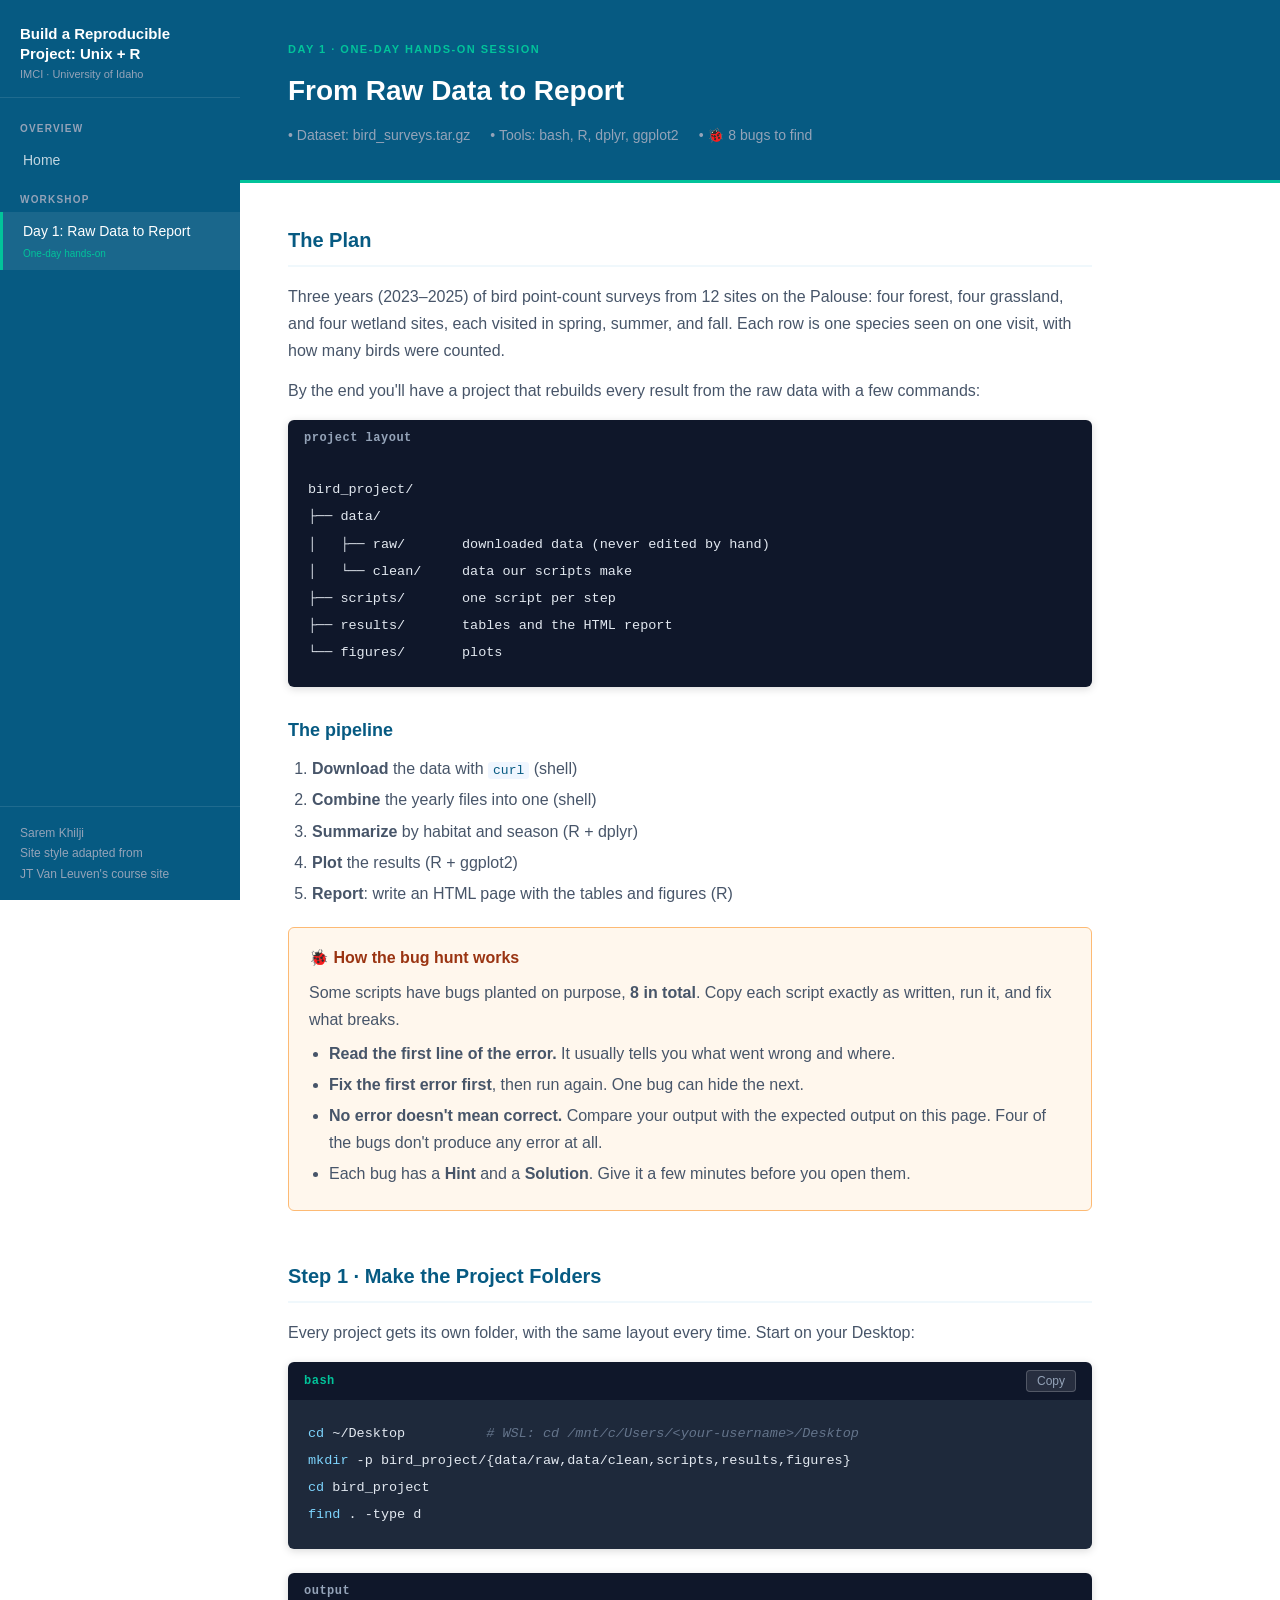
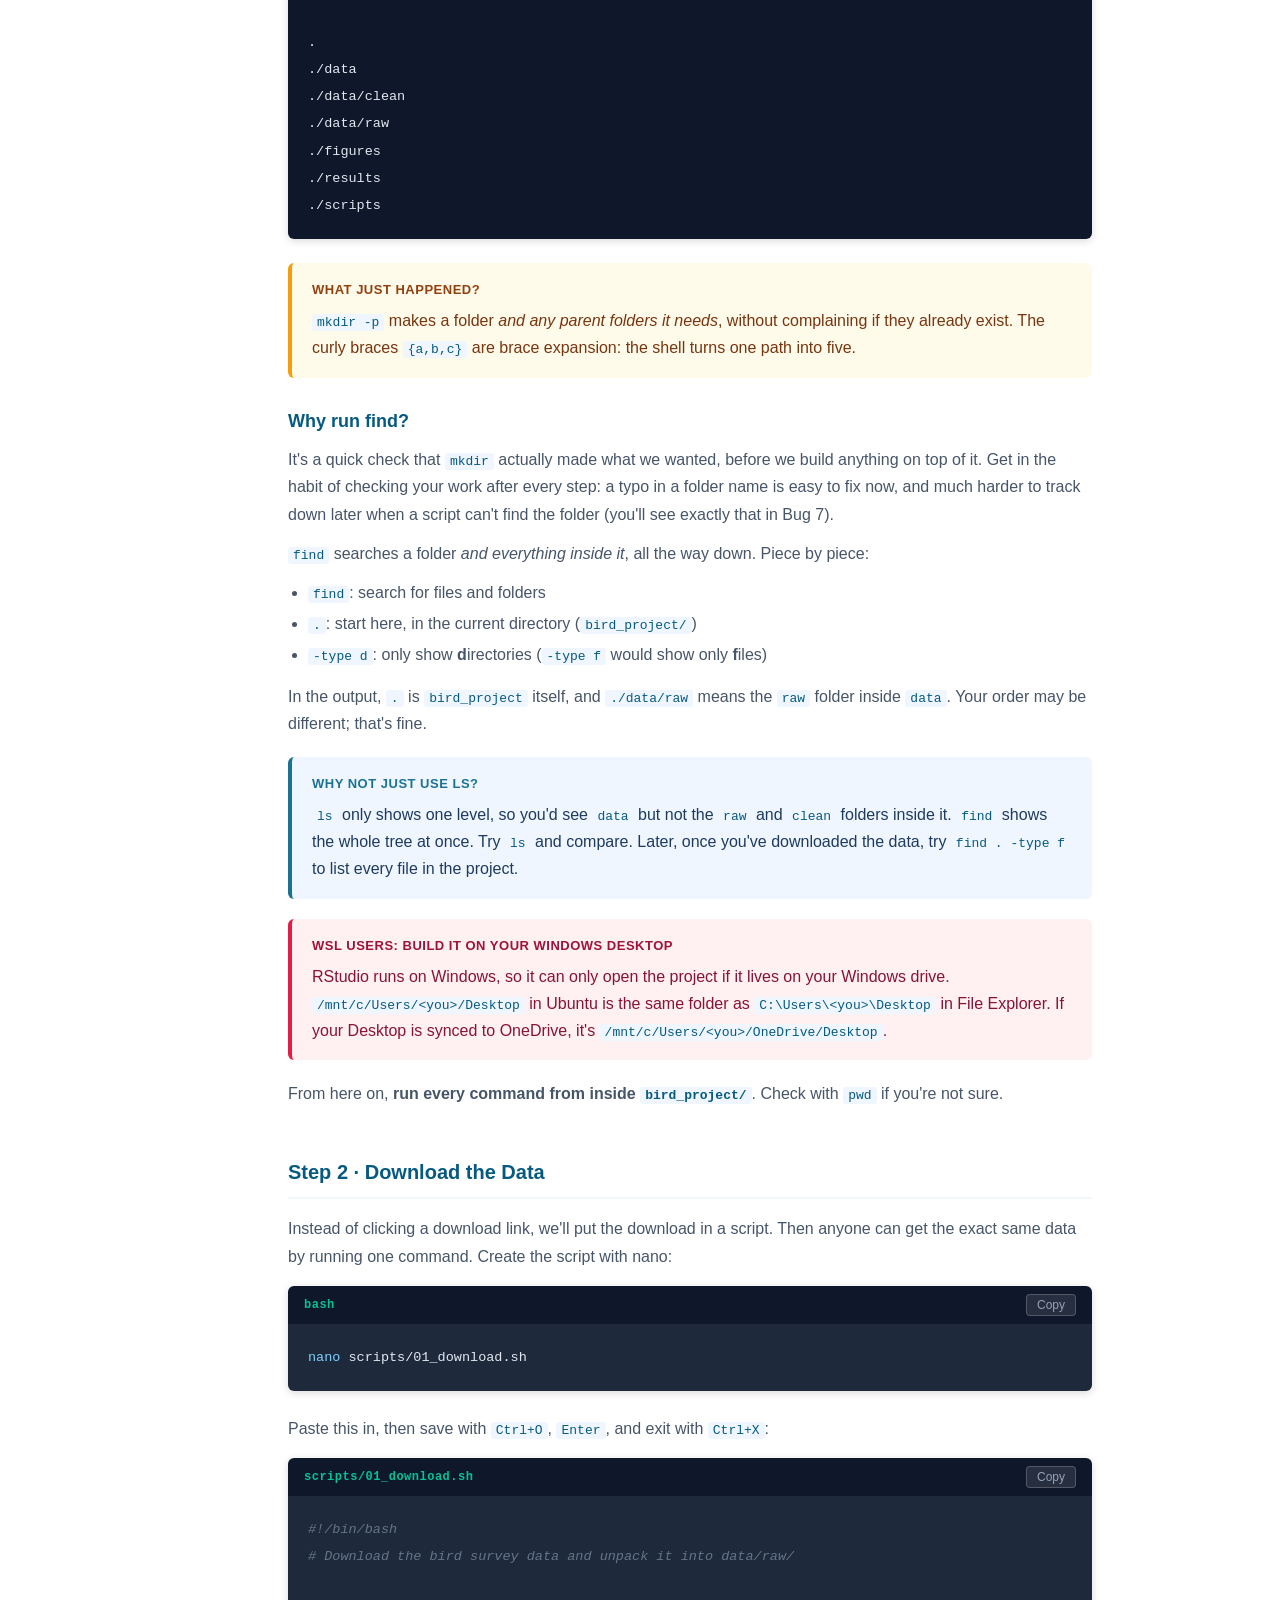
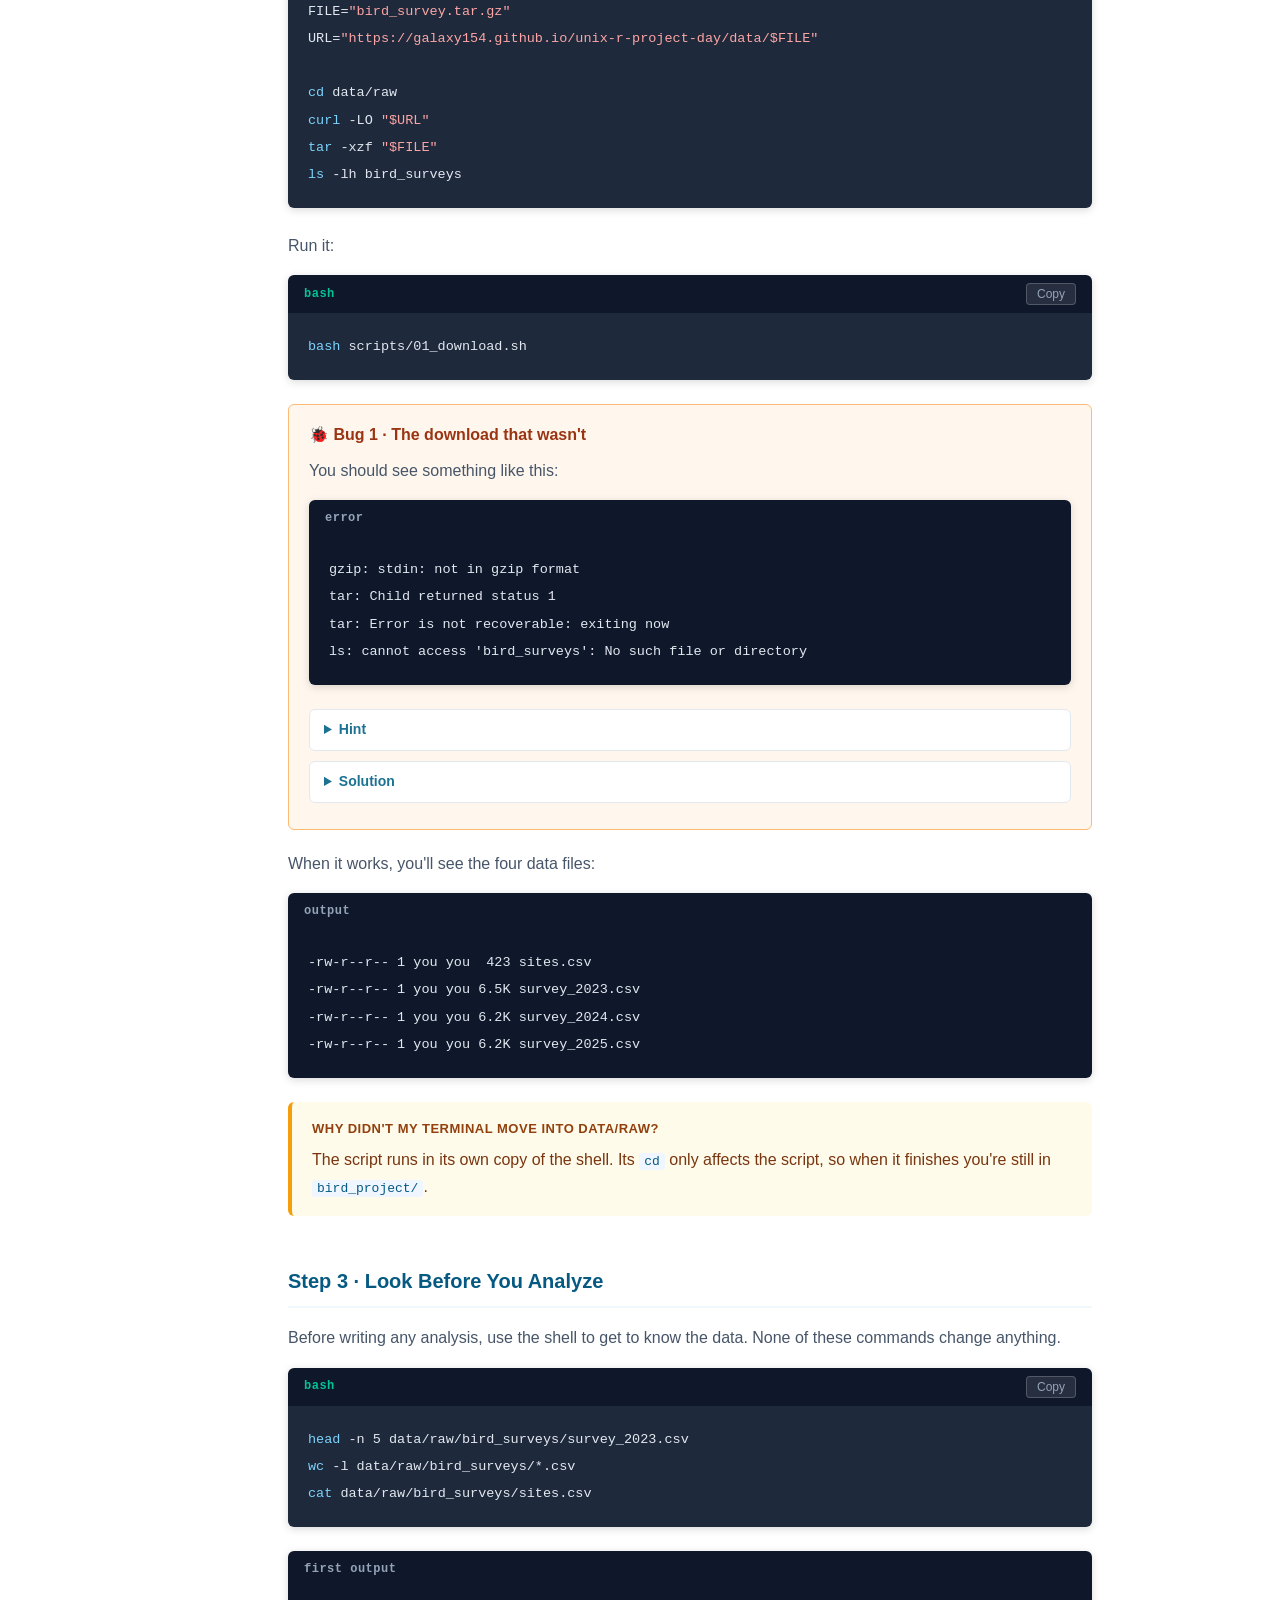
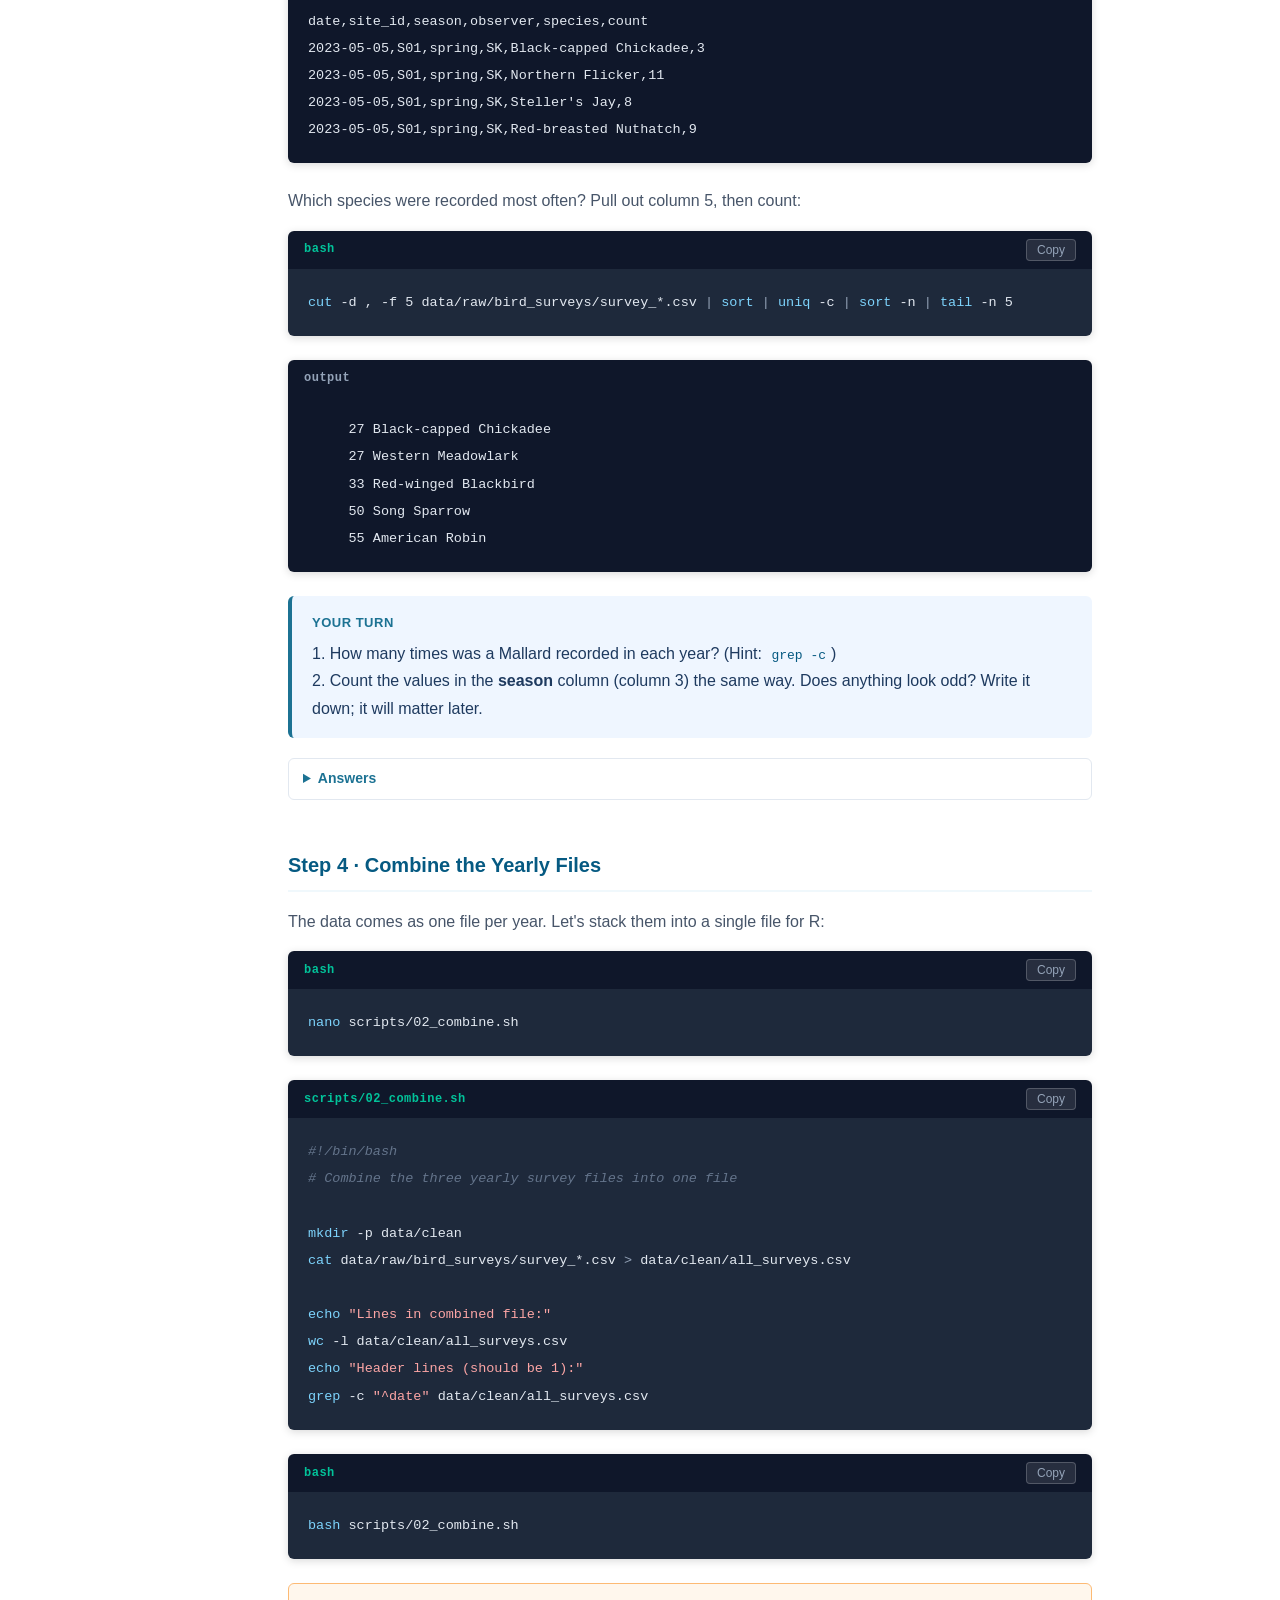
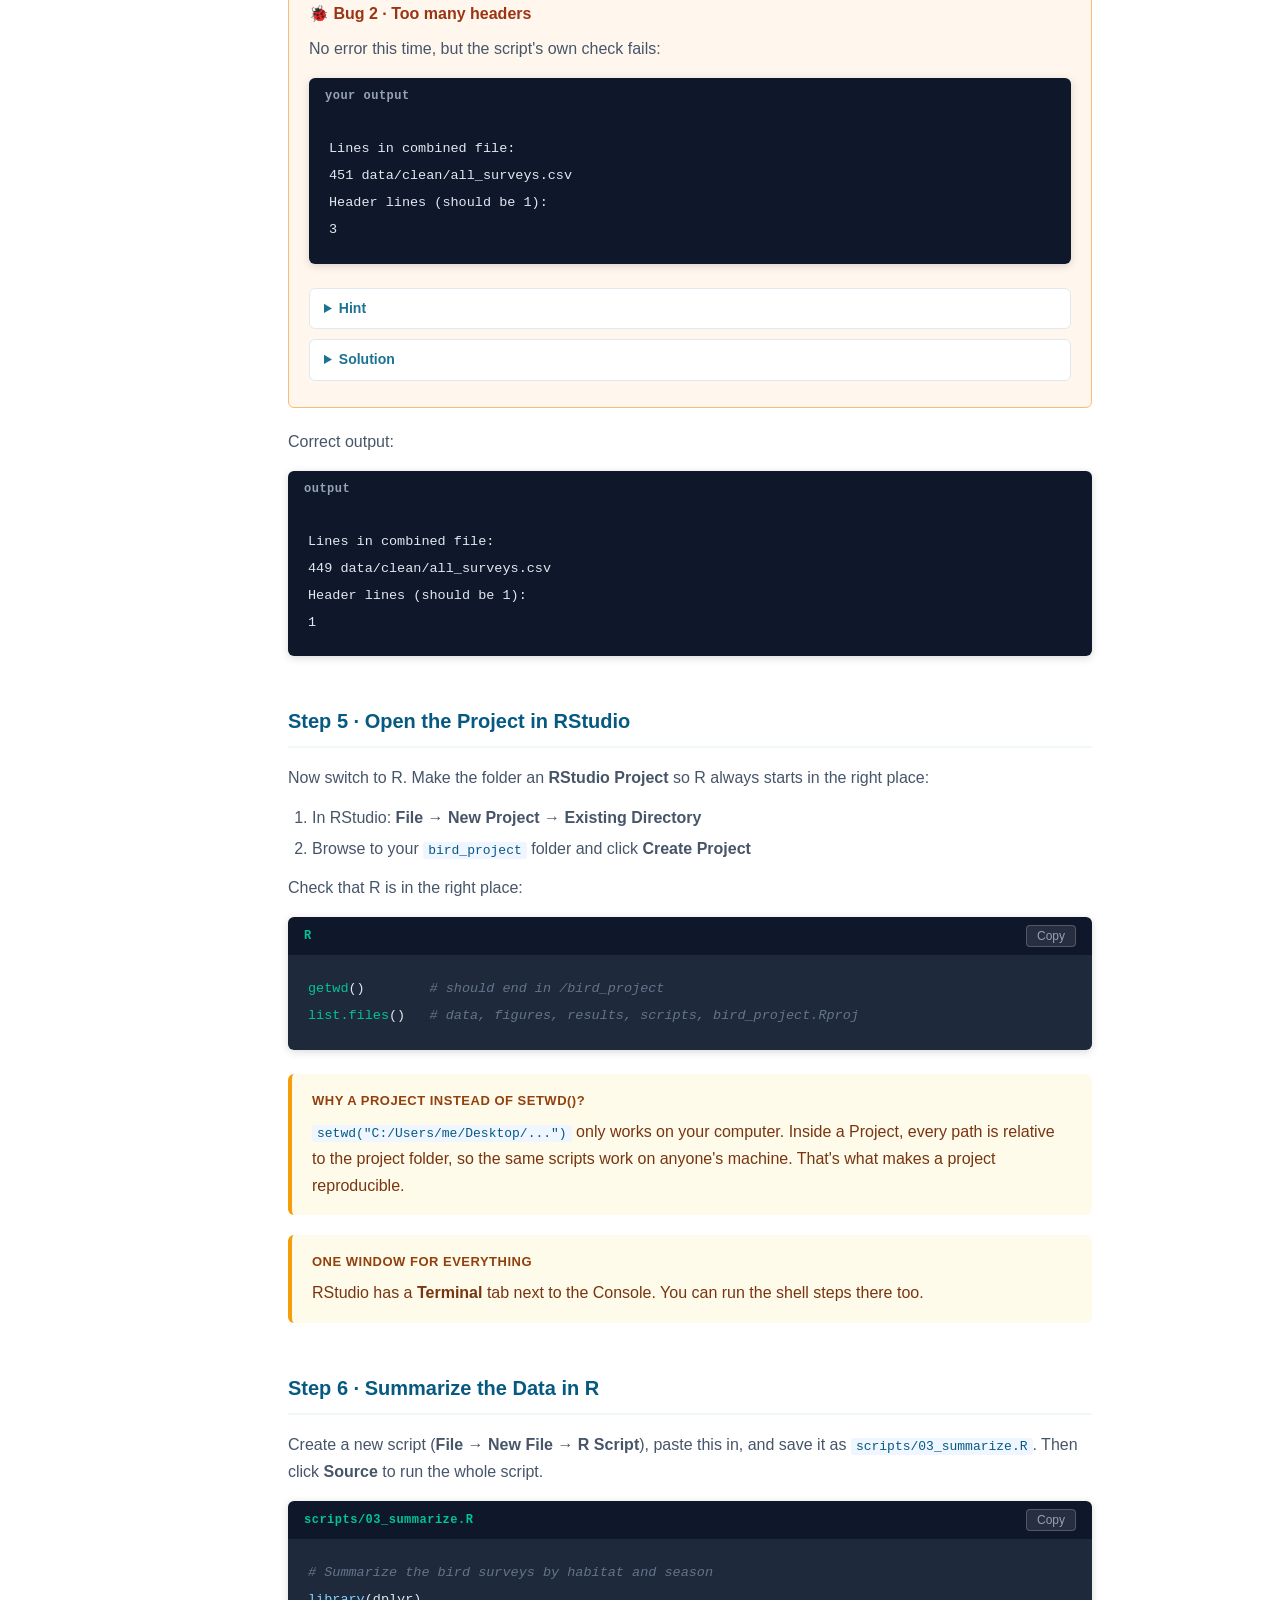
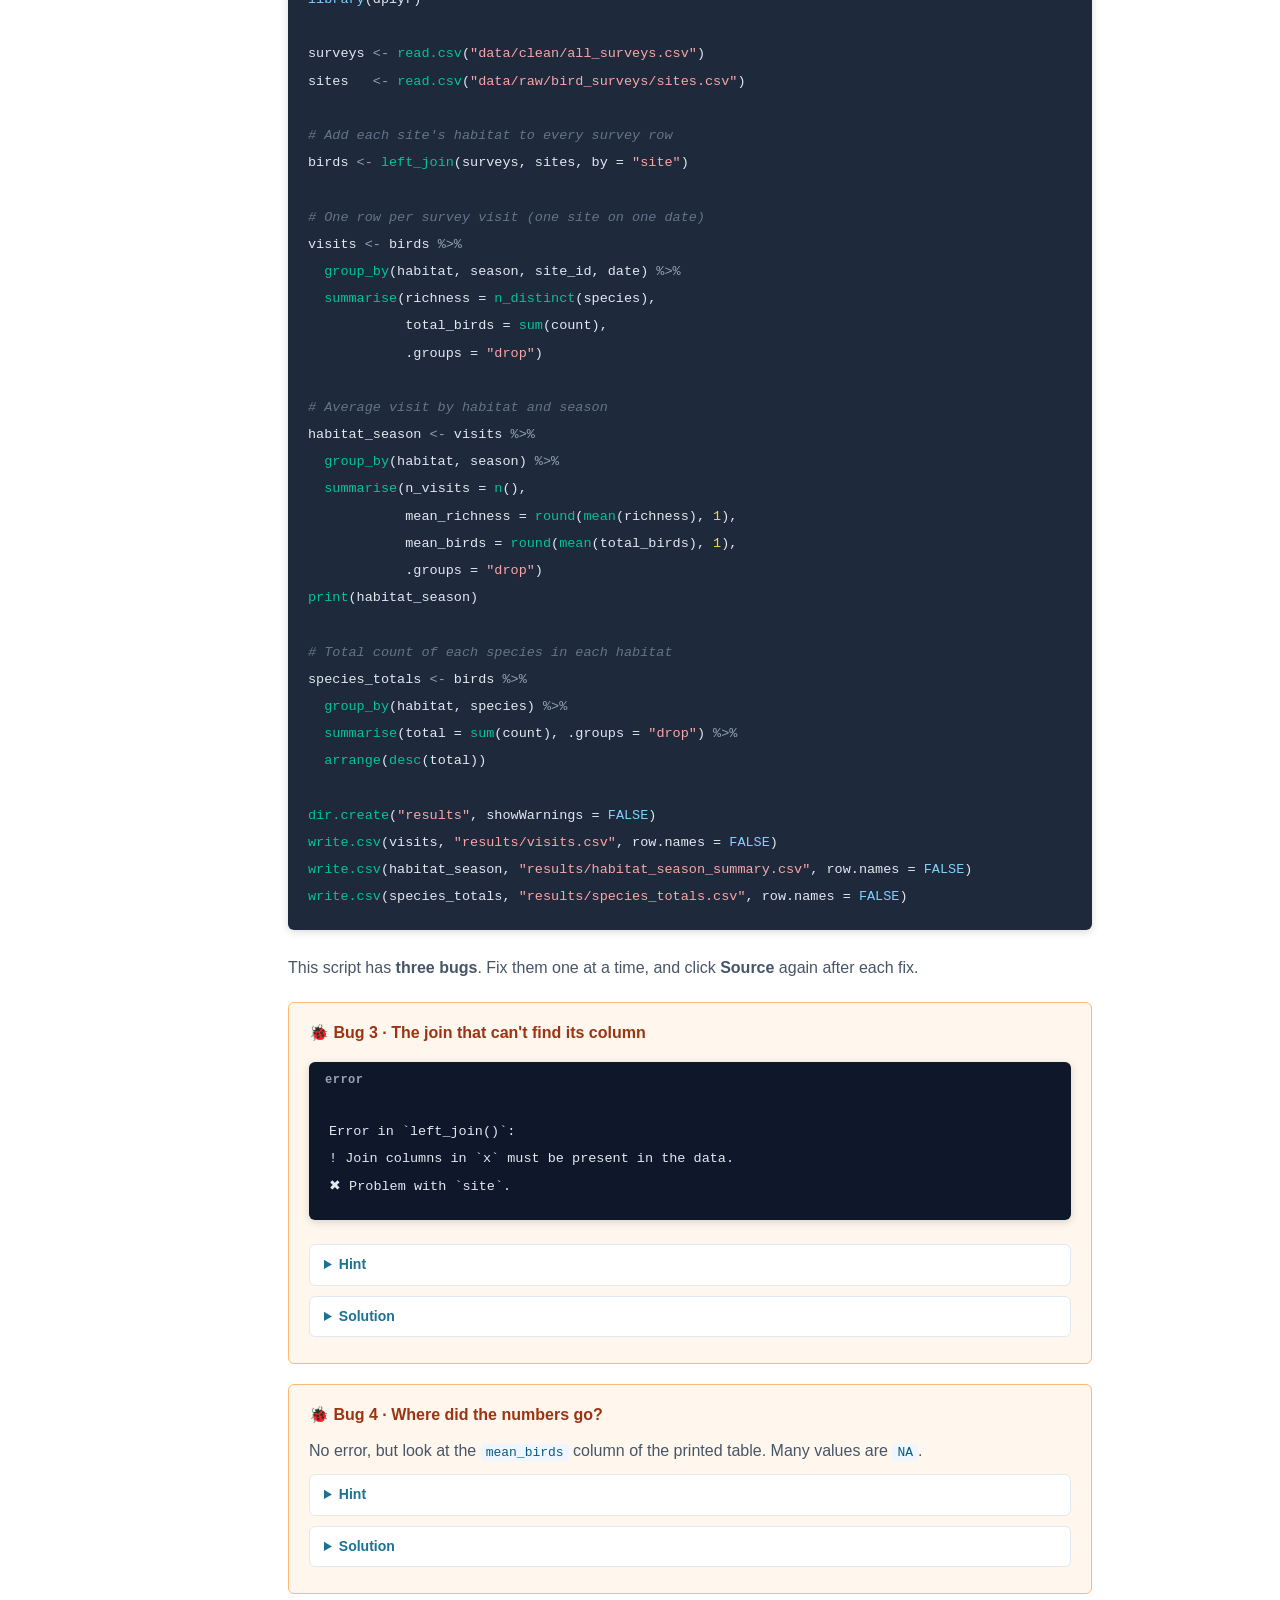
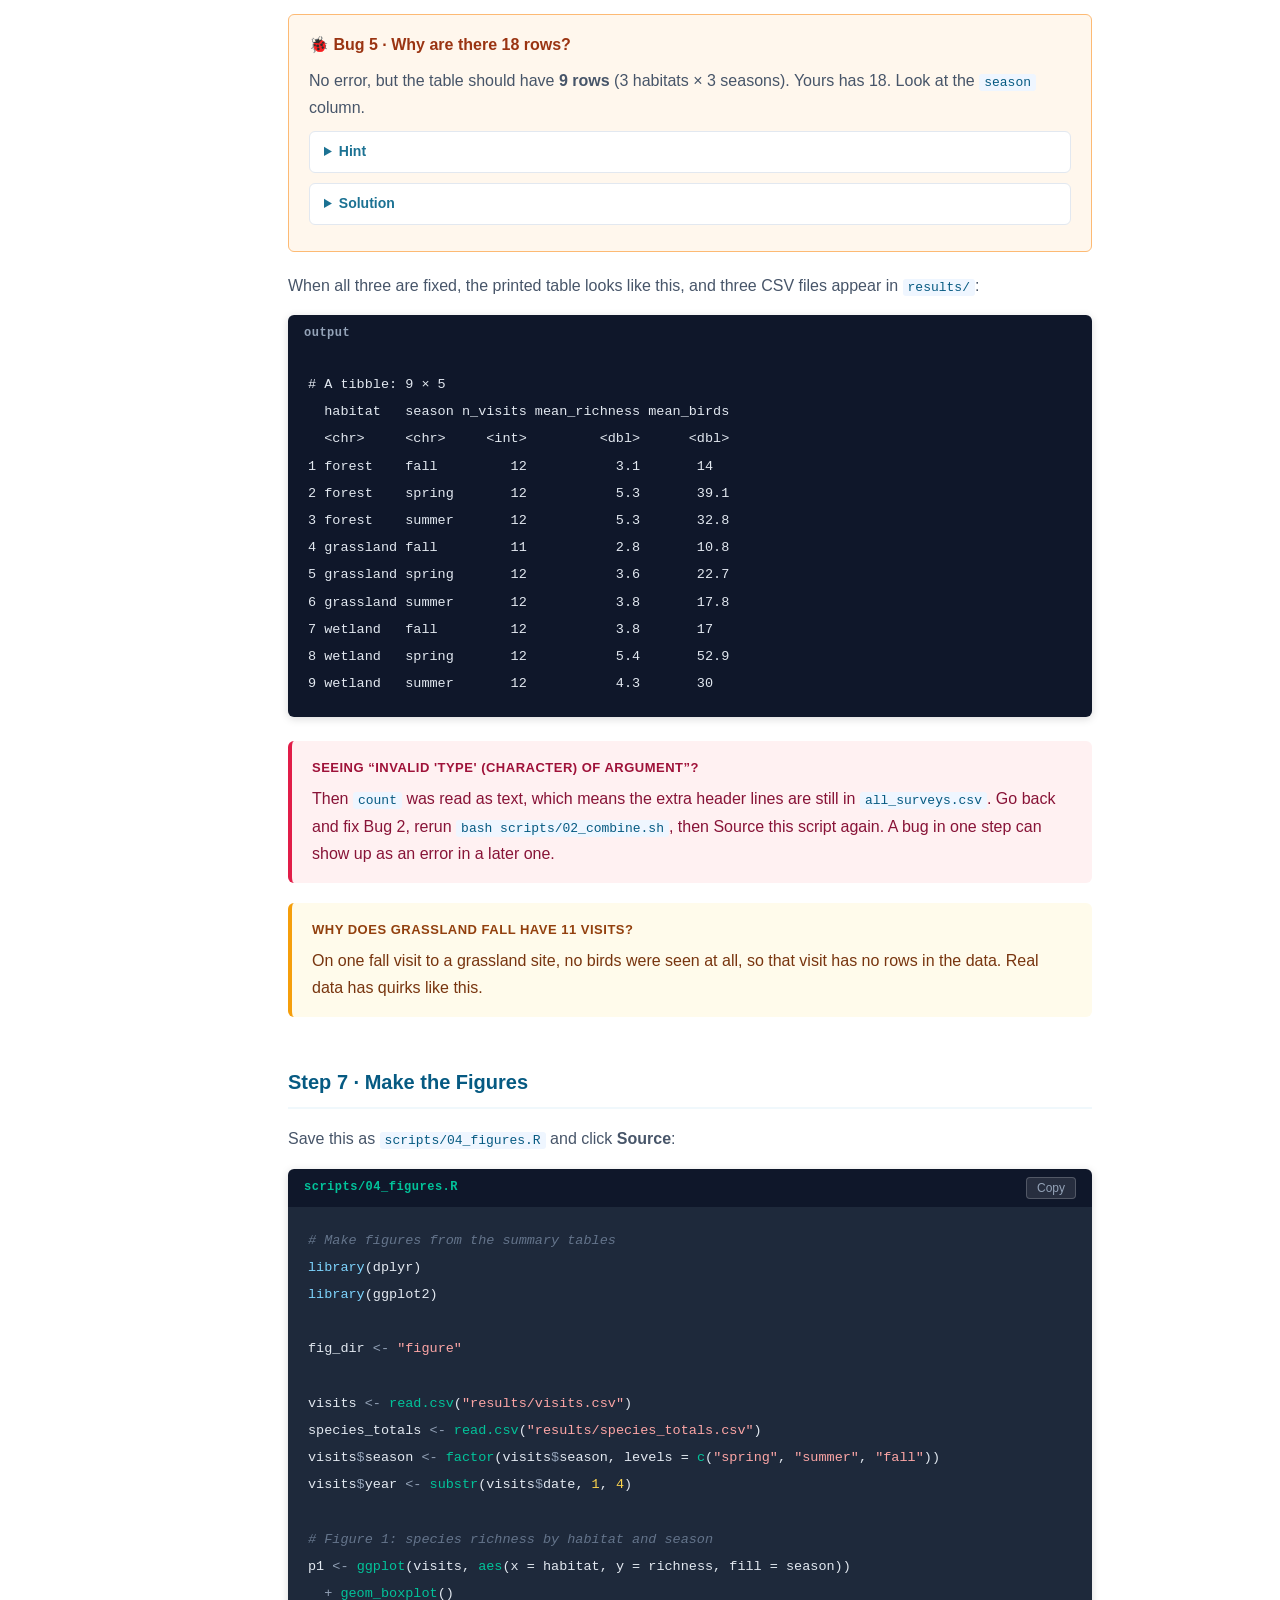
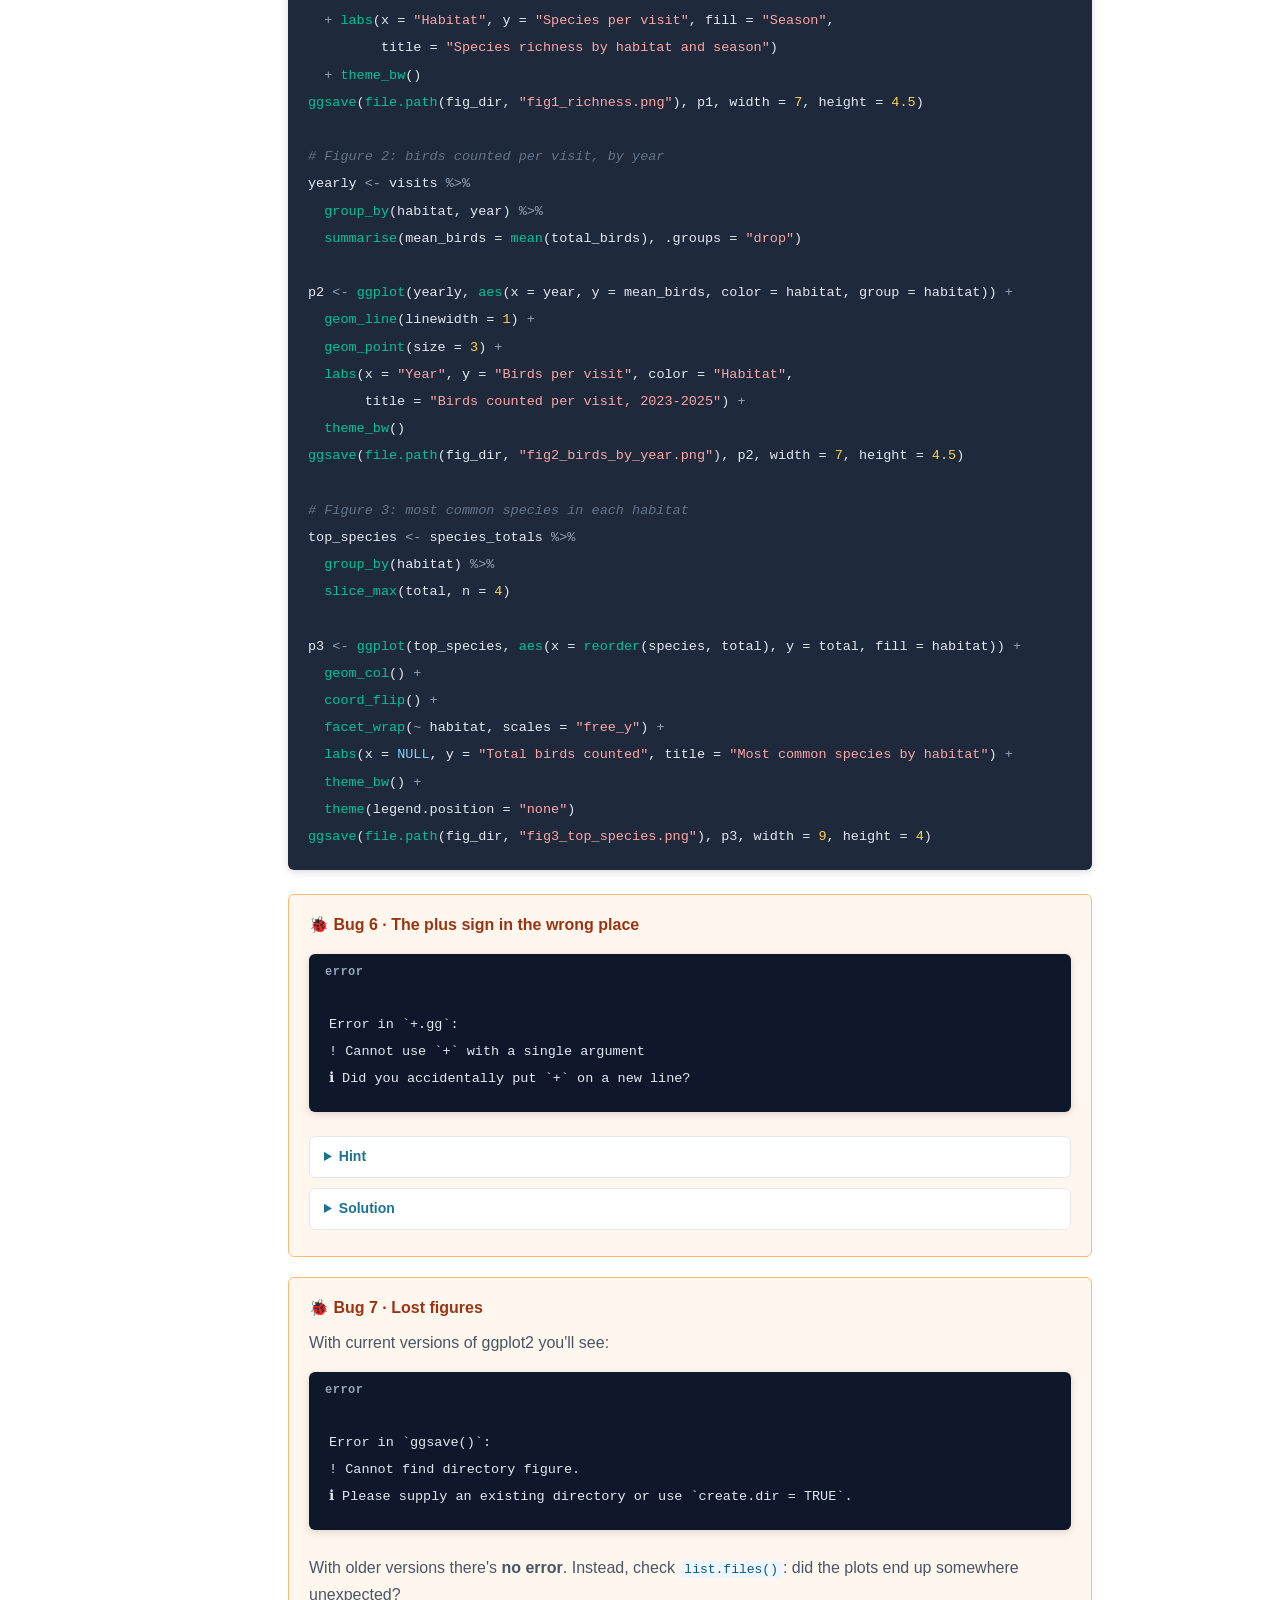
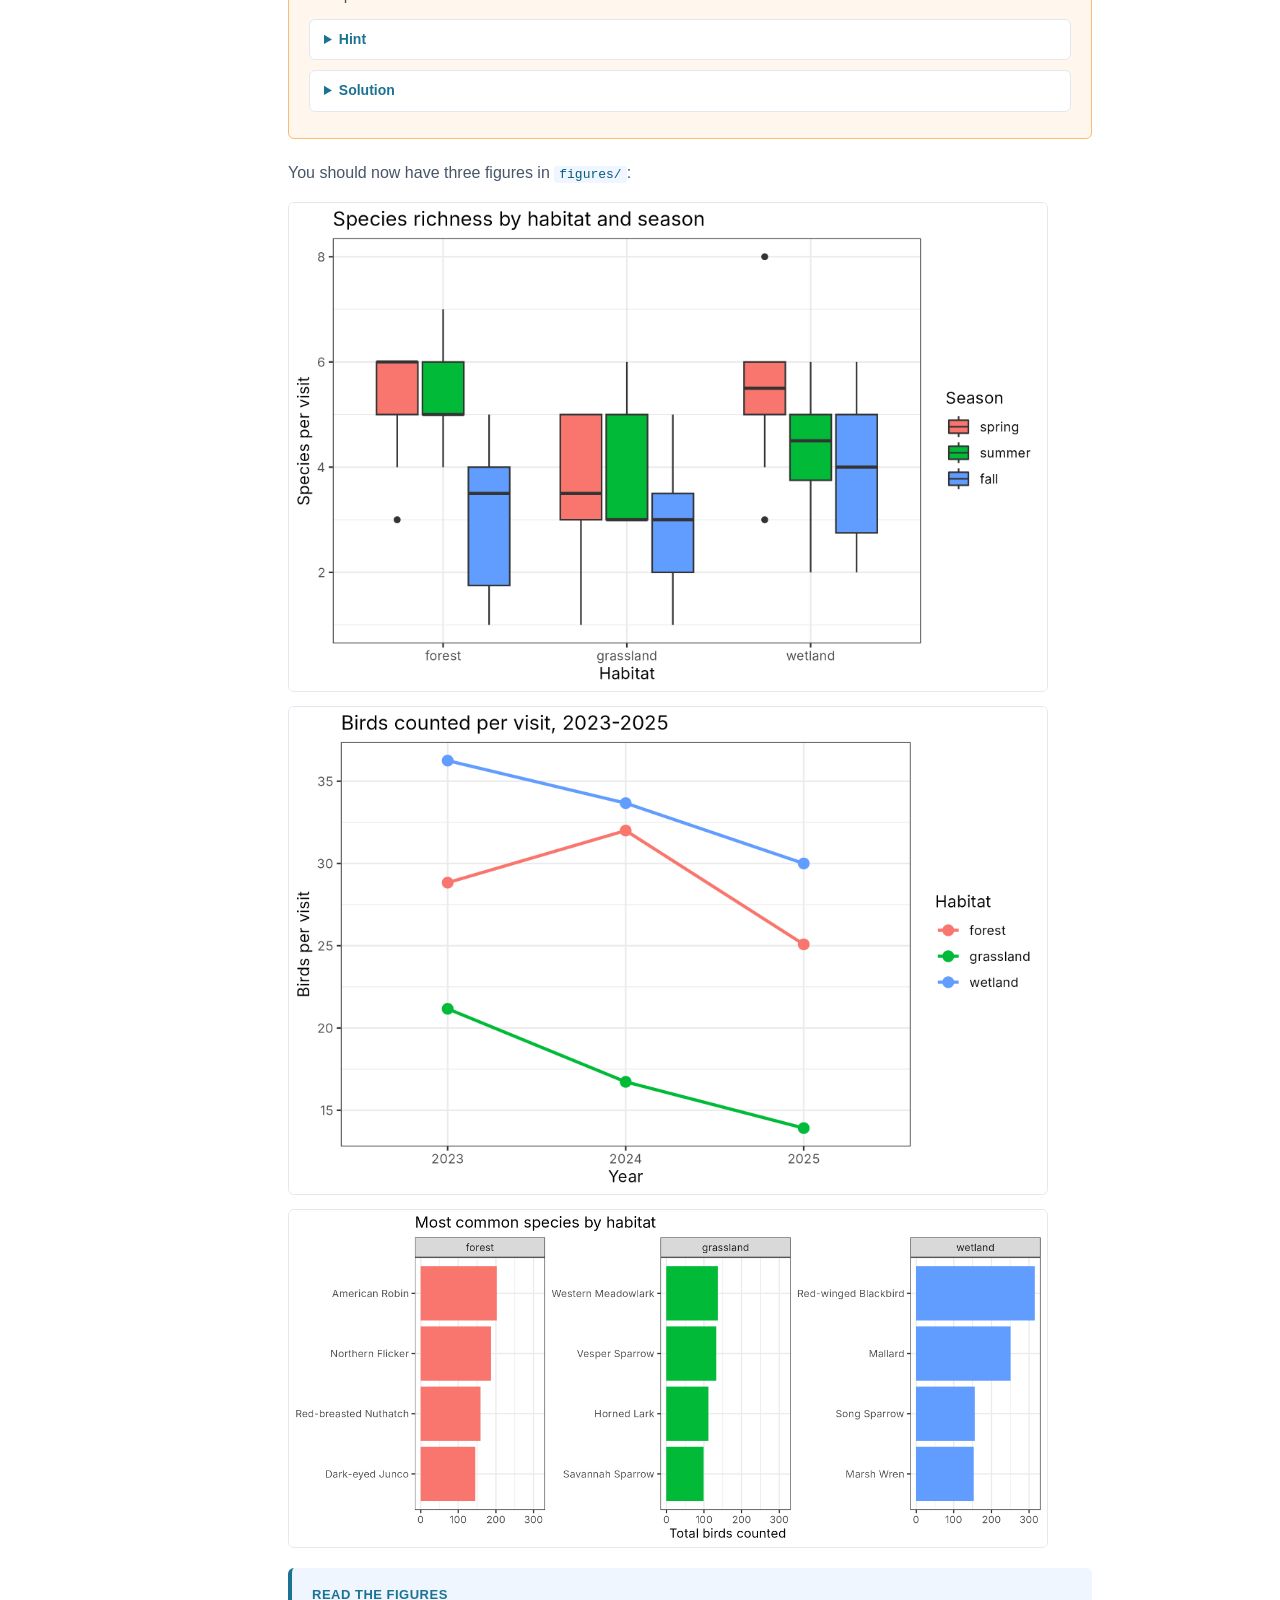
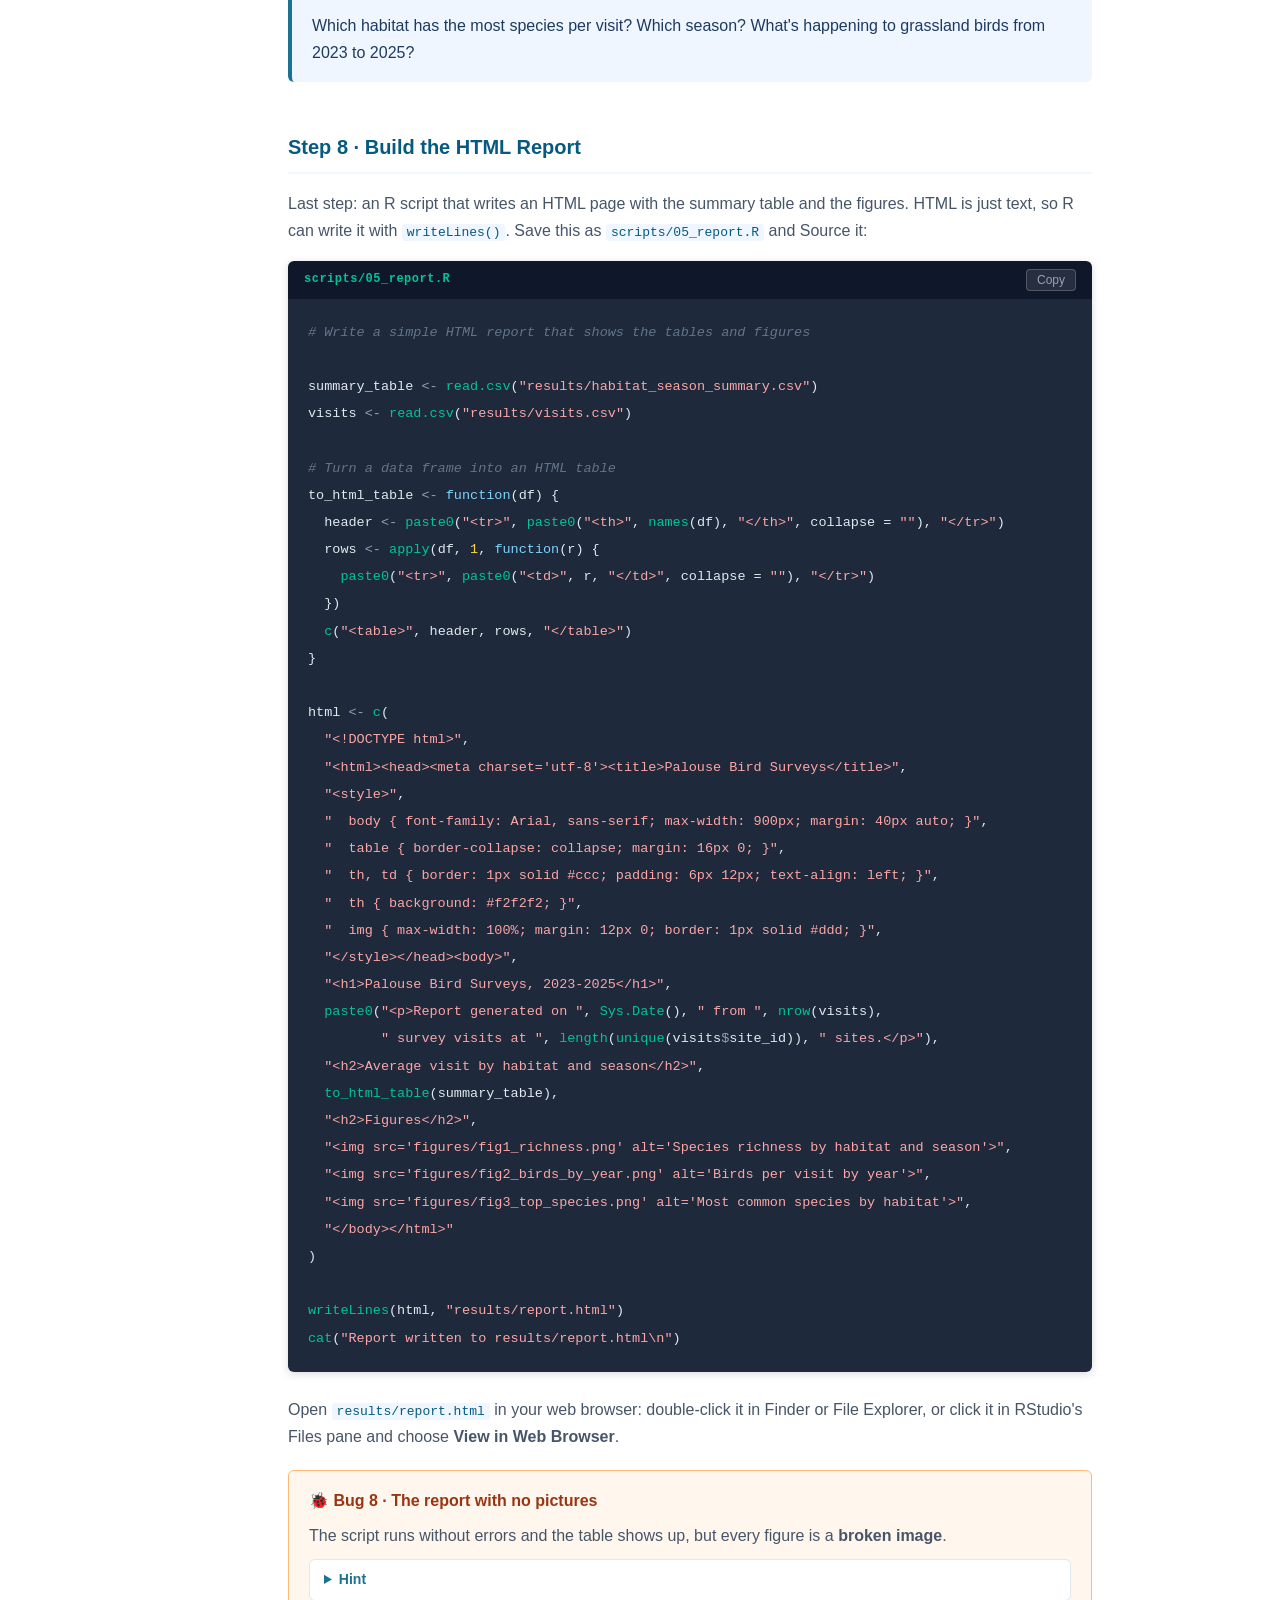
==== commit c6cadd49: "Explain what find does and why we run it in Step 1 Co-Authored-By: Claude Opus 5.5 <noreply@anthropi" ====
--- a/day1.html
+++ b/day1.html
@@ -78,7 +78,17 @@
 ./figures
 ./results
 ./scripts</code></pre></div>
-      <div class="callout tip"><div class="callout-title">What just happened?</div><p><code>mkdir -p</code> makes a folder <em>and any parent folders it needs</em>, without complaining if they already exist. The curly braces <code>{a,b,c}</code> are brace expansion: the shell turns one path into five. <code>find . -type d</code> lists every directory under the current one.</p></div>
+      <div class="callout tip"><div class="callout-title">What just happened?</div><p><code>mkdir -p</code> makes a folder <em>and any parent folders it needs</em>, without complaining if they already exist. The curly braces <code>{a,b,c}</code> are brace expansion: the shell turns one path into five.</p></div>
+      <h2>Why run find?</h2>
+      <p>It's a quick check that <code>mkdir</code> actually made what we wanted, before we build anything on top of it. Get in the habit of checking your work after every step: a typo in a folder name is easy to fix now, and much harder to track down later when a script can't find the folder (you'll see exactly that in Bug 7).</p>
+      <p><code>find</code> searches a folder <em>and everything inside it</em>, all the way down. Piece by piece:</p>
+      <ul>
+        <li><code>find</code>: search for files and folders</li>
+        <li><code>.</code>: start here, in the current directory (<code>bird_project/</code>)</li>
+        <li><code>-type d</code>: only show <strong>d</strong>irectories (<code>-type f</code> would show only <strong>f</strong>iles)</li>
+      </ul>
+      <p>In the output, <code>.</code> is <code>bird_project</code> itself, and <code>./data/raw</code> means the <code>raw</code> folder inside <code>data</code>. Your order may be different; that's fine.</p>
+      <div class="callout demo"><div class="callout-title">Why not just use ls?</div><p><code>ls</code> only shows one level, so you'd see <code>data</code> but not the <code>raw</code> and <code>clean</code> folders inside it. <code>find</code> shows the whole tree at once. Try <code>ls</code> and compare. Later, once you've downloaded the data, try <code>find . -type f</code> to list every file in the project.</p></div>
       <div class="callout warn"><div class="callout-title">WSL users: build it on your Windows Desktop</div><p>RStudio runs on Windows, so it can only open the project if it lives on your Windows drive. <code>/mnt/c/Users/&lt;you&gt;/Desktop</code> in Ubuntu is the same folder as <code>C:\Users\&lt;you&gt;\Desktop</code> in File Explorer. If your Desktop is synced to OneDrive, it's <code>/mnt/c/Users/&lt;you&gt;/OneDrive/Desktop</code>.</p></div>
       <p>From here on, <strong>run every command from inside <code>bird_project/</code></strong>. Check with <code>pwd</code> if you're not sure.</p></div>
 <div class="section"><div class="section-title">Step 2 · Download the Data</div>
